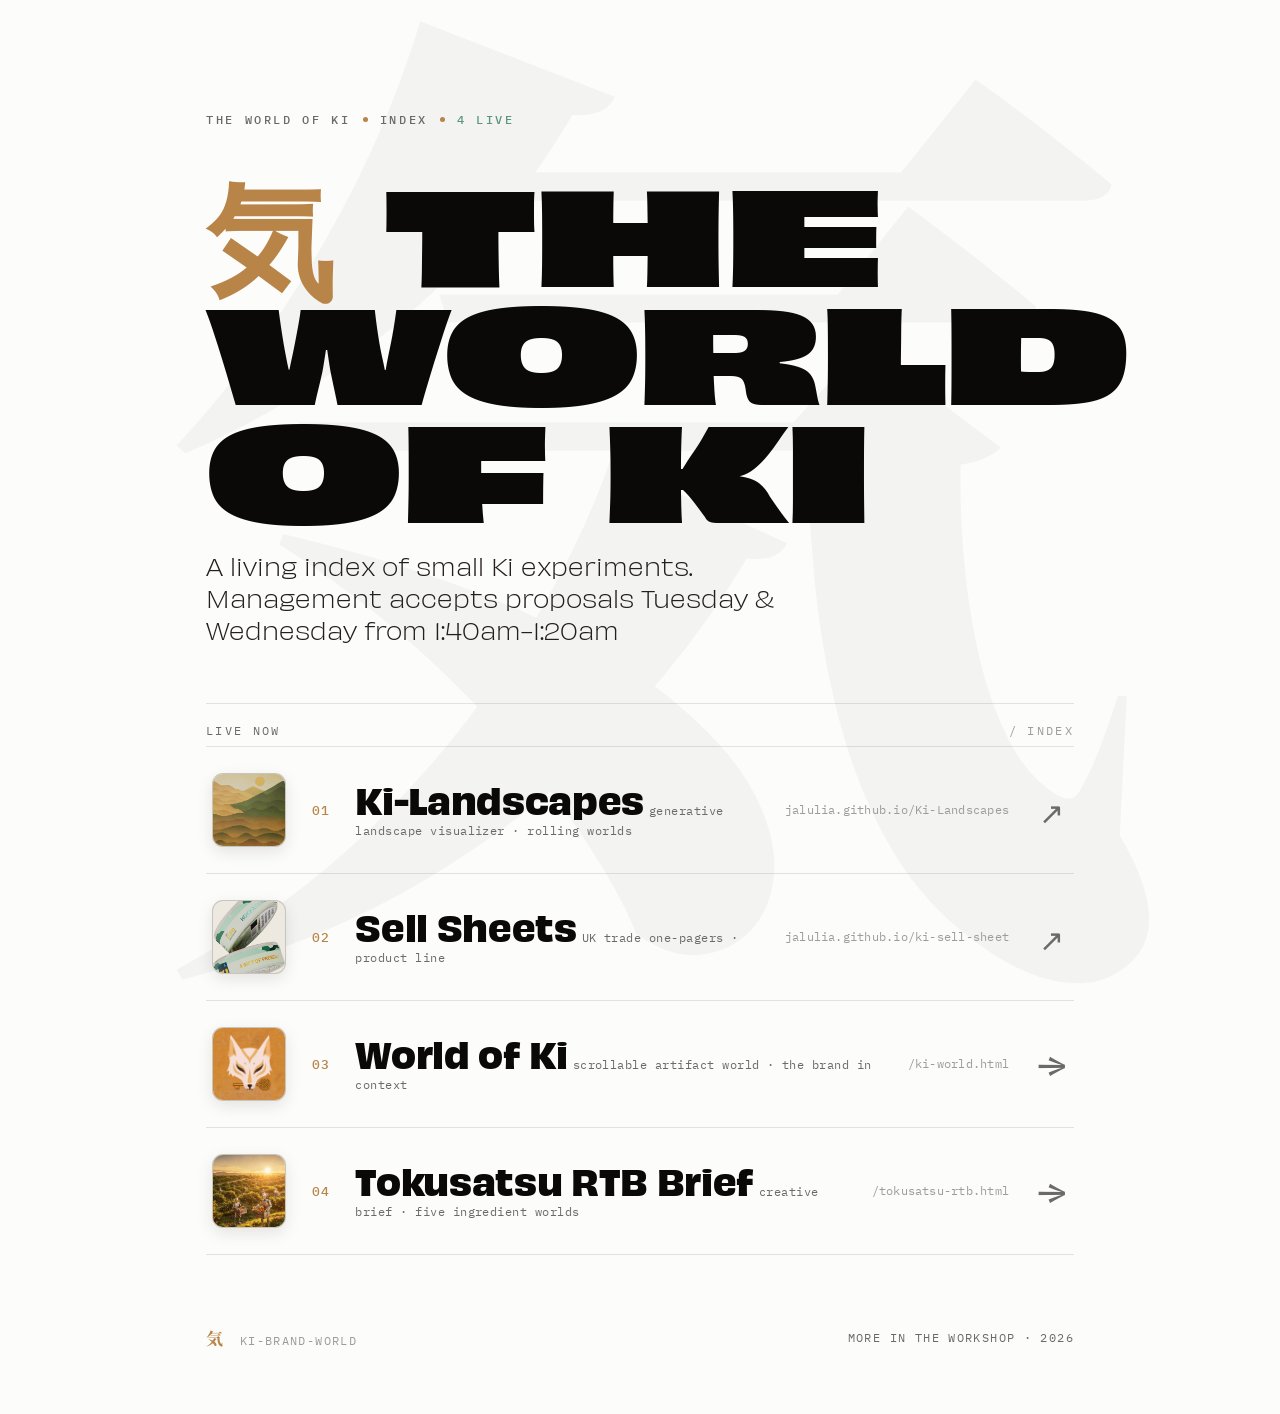
==== index.html @ 2f478057 "Edit copy Updated the description meta tag and the lede paragraph." ====
<!DOCTYPE html>
<html lang="en">
<head>
<meta charset="UTF-8">
<meta name="viewport" content="width=device-width, initial-scale=1.0">
<title>気 — The World of Ki</title>
<meta name="description" content="A living index of small Ki experiments">
<link rel="preconnect" href="https://fonts.googleapis.com">
<link rel="preconnect" href="https://fonts.gstatic.com" crossorigin>
<link href="https://fonts.googleapis.com/css2?family=IBM+Plex+Mono:wght@400;500;600&family=Noto+Serif+JP:wght@500;700;900&display=swap" rel="stylesheet">
<style>
/* ===== OBVIOUSLY — the brand face (self-hosted, no serif in the brand) ===== */
@font-face{font-family:'Obviously';src:url('assets/fonts/Obviously-Thin.woff2') format('woff2');font-weight:100;font-display:swap}
@font-face{font-family:'Obviously';src:url('assets/fonts/Obviously-Light.woff2') format('woff2');font-weight:300;font-display:swap}
@font-face{font-family:'Obviously';src:url('assets/fonts/Obviously-Medium.woff2') format('woff2');font-weight:400 500;font-display:swap}
@font-face{font-family:'Obviously';src:url('assets/fonts/Obviously-Bold.woff2') format('woff2');font-weight:700;font-display:swap}
@font-face{font-family:'Obviously';src:url('assets/fonts/Obviously-Black.woff2') format('woff2');font-weight:900;font-display:swap}
@font-face{font-family:'Obviously XB';src:url('assets/fonts/Obviously-Extended-Black.woff2') format('woff2');font-weight:900;font-display:swap}
@font-face{font-family:'Obviously XReg';src:url('assets/fonts/Obviously-Extended.woff2') format('woff2');font-weight:400;font-display:swap}

:root{
  --ink:#0a0908; --ink2:#231F20; --ink3:#6b6a67; --ink4:#9d9c98;
  --paper:#FCFCFB; --line:rgba(10,9,8,.10); --line2:rgba(10,9,8,.16);
  --gold:#B88448; --gold-d:#633201; --sage:#5b9580; --mint:#8DCAA7; --red:#ED1C23;
  --mono:'IBM Plex Mono',ui-monospace,monospace;
  --jpserif:'Noto Serif JP',serif;
}
*{box-sizing:border-box;margin:0;padding:0}
html{-webkit-text-size-adjust:100%}
body{
  background:var(--paper);color:var(--ink);
  font-family:'Obviously',system-ui,sans-serif;
  -webkit-font-smoothing:antialiased;text-rendering:optimizeLegibility;
  overflow-x:hidden;line-height:1.3;
}
a{color:inherit;text-decoration:none}
img{display:block;max-width:100%}

.wrap{max-width:980px;margin:0 auto;padding:clamp(28px,6vw,72px) clamp(22px,5vw,56px) 64px}

/* ===== giant faint kanji watermark ===== */
.kanji-bg{
  position:fixed;top:50%;left:50%;transform:translate(-50%,-50%);
  font-family:var(--jpserif);font-weight:900;
  font-size:min(112vh,86vw);line-height:1;color:rgba(10,9,8,.035);
  z-index:0;user-select:none;pointer-events:none;letter-spacing:-.04em;
}

/* ===== header ===== */
header{position:relative;z-index:2;padding-top:clamp(8px,4vw,40px)}
.eyebrow{
  font-family:var(--mono);font-size:12px;font-weight:500;letter-spacing:.22em;
  text-transform:uppercase;color:var(--ink3);
  display:flex;align-items:center;gap:12px;flex-wrap:wrap;
}
.eyebrow .dot{width:5px;height:5px;border-radius:50%;background:var(--gold);display:inline-block}
.eyebrow .live{color:var(--sage)}
h1{
  font-family:'Obviously XB',sans-serif;font-weight:900;
  text-transform:uppercase;letter-spacing:-.018em;line-height:.92;
  font-size:clamp(44px,11.5vw,128px);
  margin:.28em 0 .26em;
}
h1 .ki{color:var(--gold)}
.lede{
  font-family:'Obviously',sans-serif;font-weight:300;
  font-size:clamp(16px,2.5vw,23px);color:var(--ink2);max-width:34ch;line-height:1.4;
}
.rule{height:1px;background:var(--line);margin:clamp(30px,6vw,56px) 0 6px;border:0;position:relative;z-index:2}
.sectionlabel{
  font-family:var(--mono);font-size:11.5px;letter-spacing:.2em;text-transform:uppercase;
  color:var(--ink3);display:flex;justify-content:space-between;align-items:baseline;
  position:relative;z-index:2;padding:14px 0 2px;
}
.sectionlabel .count{color:var(--ink4)}

/* ===== directory ===== */
.dir{position:relative;z-index:2;margin-top:6px}
.row{
  display:grid;
  grid-template-columns:auto auto 1fr auto auto;
  align-items:center;gap:clamp(14px,2.6vw,26px);
  padding:clamp(18px,2.6vw,26px) 6px;
  border-top:1px solid var(--line);
  transition:background .18s ease,padding-left .18s ease;
}
.dir .row:last-child{border-bottom:1px solid var(--line)}
.row:hover{background:#F4F1EA;border-radius:4px;padding-left:14px}
.row:focus-visible{outline:2px solid var(--gold);outline-offset:2px;border-radius:4px}

.thumb{
  width:clamp(54px,8.2vw,74px);height:clamp(54px,8.2vw,74px);
  border-radius:11px;overflow:hidden;flex:0 0 auto;
  border:1px solid var(--line2);background:#EDE9E0;
  box-shadow:0 5px 16px rgba(20,14,8,.10);
  transition:transform .2s ease,box-shadow .2s ease;
}
.thumb img{width:100%;height:100%;object-fit:cover}
.row:hover .thumb{transform:scale(1.04) rotate(-1deg);box-shadow:0 10px 26px rgba(20,14,8,.18)}

.num{
  font-family:var(--mono);font-size:13px;font-weight:500;letter-spacing:.05em;
  color:var(--gold);align-self:center;padding-top:2px;
}
.meta{min-width:0}
.name{
  font-family:'Obviously',sans-serif;font-weight:700;letter-spacing:-.01em;
  font-size:clamp(21px,3.4vw,34px);line-height:1.02;
}
.kind{
  font-family:var(--mono);font-size:12px;letter-spacing:.04em;color:var(--ink3);
  margin-top:7px;text-transform:none;
}
.dest{
  font-family:var(--mono);font-size:11.5px;letter-spacing:.02em;color:var(--ink4);
  text-align:right;white-space:nowrap;
}
.arrow{
  font-family:'Obviously',sans-serif;font-weight:300;font-size:clamp(22px,3vw,30px);
  color:var(--ink3);width:1.1em;text-align:center;
  transition:transform .2s ease,color .2s ease;
}
.row:hover .arrow{color:var(--gold);transform:translate(3px,-3px)}
.row[data-internal] .arrow{font-weight:400}
.row[data-internal]:hover .arrow{transform:translateX(5px)}

/* ===== footer ===== */
footer{
  position:relative;z-index:2;margin-top:clamp(40px,8vw,72px);
  display:flex;justify-content:space-between;align-items:center;gap:16px;flex-wrap:wrap;
  font-family:var(--mono);font-size:11.5px;letter-spacing:.12em;text-transform:uppercase;color:var(--ink4);
}
footer .k{font-family:var(--jpserif);font-weight:700;font-size:17px;color:var(--gold);letter-spacing:0}
footer .soon{color:var(--ink3)}

@media(max-width:560px){
  .row{grid-template-columns:auto 1fr auto;gap:14px;row-gap:4px}
  .num{display:none}
  .dest{display:none}
  .lede{max-width:none}
}
@media(prefers-reduced-motion:reduce){*{transition:none!important}}
</style>
</head>
<body>
<div class="kanji-bg" aria-hidden="true">気</div>

<div class="wrap">
  <header>
    <div class="eyebrow">
      <span>The World of Ki</span><span class="dot"></span>
      <span>Index</span><span class="dot"></span>
      <span class="live">4 live</span>
    </div>
    <h1><span class="ki">気</span> The World<br>of Ki</h1>
    <p class="lede">A living index of small Ki experiments. Management accepts proposals Tuesday & Wednesday from 1:40am-1:20am</p>
  </header>

  <hr class="rule">
  <div class="sectionlabel"><span>Live now</span><span class="count">/ index</span></div>

  <nav class="dir">

    <a class="row" href="https://jalulia.github.io/Ki-Landscapes/" target="_blank" rel="noopener">
      <span class="thumb"><img src="assets/img/landscape.png" alt="Rolling matcha-and-gold hills" loading="lazy"></span>
      <span class="num">01</span>
      <span class="meta">
        <span class="name">Ki-Landscapes</span>
        <span class="kind">generative landscape visualizer · rolling worlds</span>
      </span>
      <span class="dest">jalulia.github.io/Ki-Landscapes</span>
      <span class="arrow">↗</span>
    </a>

    <a class="row" href="https://jalulia.github.io/ki-sell-sheet/" target="_blank" rel="noopener">
      <span class="thumb"><img src="assets/img/pucks/hero-hok.png" alt="Hokkaido Mint puck" loading="lazy"></span>
      <span class="num">02</span>
      <span class="meta">
        <span class="name">Sell Sheets</span>
        <span class="kind">UK trade one-pagers · product line</span>
      </span>
      <span class="dest">jalulia.github.io/ki-sell-sheet</span>
      <span class="arrow">↗</span>
    </a>

    <a class="row" href="ki-world.html" data-internal>
      <span class="thumb"><img src="assets/img/kitsune-poster.png" alt="Kitsune poster" loading="lazy"></span>
      <span class="num">03</span>
      <span class="meta">
        <span class="name">World of Ki</span>
        <span class="kind">scrollable artifact world · the brand in context</span>
      </span>
      <span class="dest">/ki-world.html</span>
      <span class="arrow">→</span>
    </a>

    <a class="row" href="tokusatsu-rtb.html" data-internal>
      <span class="thumb"><img src="assets/img/worlds/satsuma.jpg" alt="Satsuma orchard at golden hour" loading="lazy"></span>
      <span class="num">04</span>
      <span class="meta">
        <span class="name">Tokusatsu RTB Brief</span>
        <span class="kind">creative brief · five ingredient worlds</span>
      </span>
      <span class="dest">/tokusatsu-rtb.html</span>
      <span class="arrow">→</span>
    </a>

  </nav>

  <footer>
    <span><span class="k">気</span>&nbsp;&nbsp;ki-brand-world</span>
    <span class="soon">More in the workshop · 2026</span>
  </footer>
</div>
</body>
</html>
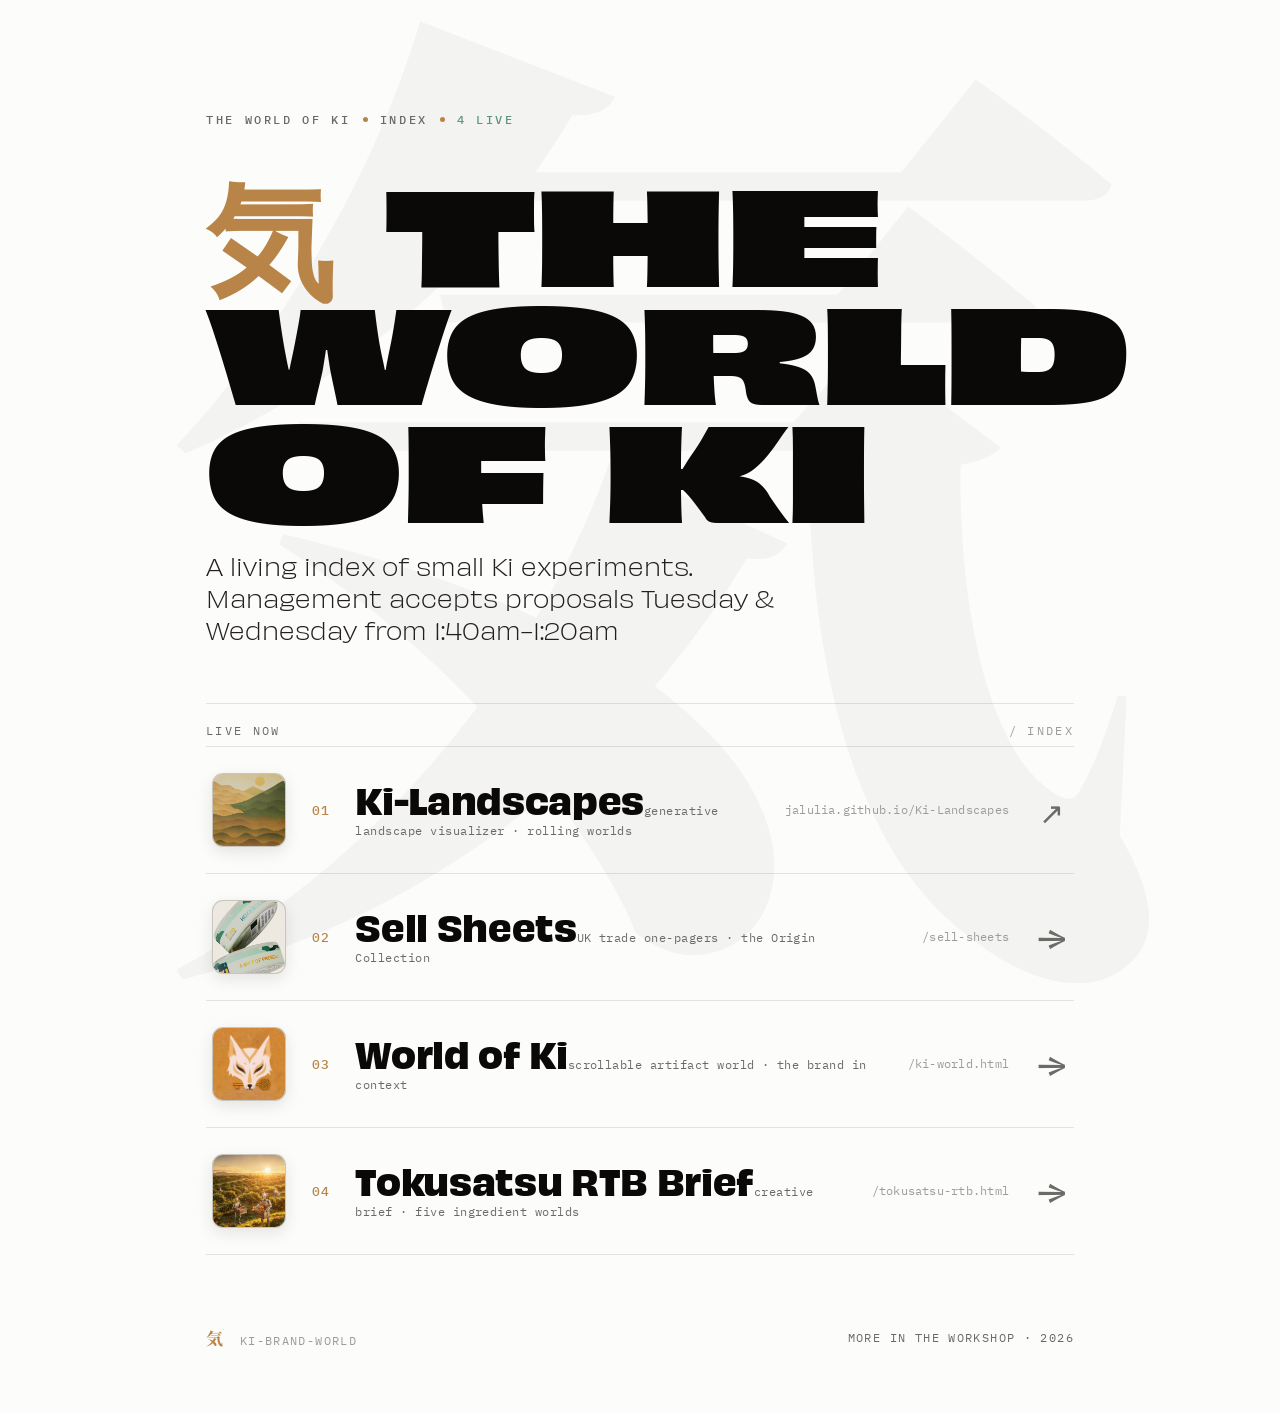
==== commit d5ea2f85: "World of Ki: data-driven index + #edit WYSIWYG editor" ====
--- a/index.html
+++ b/index.html
@@ -140,6 +140,125 @@
   .lede{max-width:none}
 }
 @media(prefers-reduced-motion:reduce){*{transition:none!important}}
+
+/* ================================================================
+   EDIT MODE — everything below only shows when unlocked via #edit
+   ================================================================ */
+body.edit .dir .row{cursor:default}
+body.edit .row{grid-template-columns:auto auto auto 1fr auto;align-items:start}
+body.edit .row:hover{background:transparent;padding-left:6px}
+body.edit .row:hover .thumb{transform:none;box-shadow:0 5px 16px rgba(20,14,8,.10)}
+body.edit .row:hover .arrow{transform:none;color:var(--ink3)}
+
+.drag-handle{
+  display:none;align-self:center;cursor:grab;color:var(--ink4);
+  font-size:20px;line-height:1;padding:0 2px;user-select:none;
+}
+body.edit .drag-handle{display:block}
+.drag-handle:active{cursor:grabbing}
+.sortable-ghost{opacity:.35}
+.sortable-chosen{background:#F4F1EA;border-radius:6px}
+
+body.edit .thumb{position:relative;cursor:pointer}
+body.edit .thumb::after{
+  content:"change";position:absolute;inset:auto 0 0 0;
+  font-family:var(--mono);font-size:9px;letter-spacing:.06em;text-transform:uppercase;
+  text-align:center;padding:2px 0;color:#fff;background:rgba(10,9,8,.55);
+}
+body.edit .num{align-self:start;padding-top:8px}
+
+/* editable text fields */
+body.edit [contenteditable]{
+  outline:none;border-radius:4px;
+  transition:background .15s ease,box-shadow .15s ease;
+}
+body.edit [contenteditable]:hover{background:#F4F1EA}
+body.edit [contenteditable]:focus{background:#fff;box-shadow:0 0 0 2px var(--gold);padding:1px 4px;margin:-1px -4px}
+body.edit .name[contenteditable]{min-width:2ch}
+
+/* per-row controls (link + delete) shown under the meta */
+.rowctl{display:none;gap:14px;margin-top:10px}
+body.edit .rowctl{display:flex;flex-wrap:wrap;align-items:center}
+.rowctl button{
+  font-family:var(--mono);font-size:10.5px;letter-spacing:.06em;text-transform:uppercase;
+  background:none;border:1px solid var(--line2);border-radius:20px;padding:5px 12px;
+  color:var(--ink3);cursor:pointer;transition:all .15s ease;
+}
+.rowctl button:hover{border-color:var(--gold);color:var(--gold)}
+.rowctl .del:hover{border-color:var(--red);color:var(--red)}
+.rowctl .lnk{color:var(--ink2)}
+.rowctl .lnk-val{font-size:10.5px;color:var(--ink4);letter-spacing:.02em;max-width:46ch;overflow:hidden;text-overflow:ellipsis;white-space:nowrap}
+body.edit .dest{display:none}
+body.edit .arrow{align-self:center}
+
+/* ===== edit toolbar (floating) ===== */
+.editbar{
+  display:none;position:fixed;left:50%;bottom:22px;transform:translateX(-50%);
+  z-index:50;align-items:center;gap:10px;
+  background:var(--ink);color:#fff;border-radius:16px;
+  padding:12px 14px;box-shadow:0 18px 46px rgba(10,9,8,.32);
+  font-family:var(--mono);font-size:12px;max-width:calc(100vw - 28px);flex-wrap:wrap;justify-content:center;
+}
+body.edit .editbar{display:flex}
+.editbar .tag{letter-spacing:.14em;text-transform:uppercase;font-size:10px;color:var(--mint);padding-right:4px}
+.editbar button{
+  font-family:var(--mono);font-size:11.5px;letter-spacing:.04em;
+  border:1px solid rgba(255,255,255,.24);background:rgba(255,255,255,.06);color:#fff;
+  border-radius:10px;padding:8px 13px;cursor:pointer;transition:all .15s ease;
+}
+.editbar button:hover{background:rgba(255,255,255,.16)}
+.editbar button.primary{background:var(--gold);border-color:var(--gold);color:#1a1207;font-weight:600}
+.editbar button.primary:hover{filter:brightness(1.08)}
+.editbar .sep{width:1px;height:22px;background:rgba(255,255,255,.16)}
+.editbar .status{color:var(--mint);font-size:10.5px;letter-spacing:.02em;max-width:30ch}
+
+/* ===== modal ===== */
+.modal-back{
+  display:none;position:fixed;inset:0;z-index:100;
+  background:rgba(10,9,8,.42);backdrop-filter:blur(2px);
+  align-items:center;justify-content:center;padding:20px;
+}
+.modal-back.on{display:flex}
+.modal{
+  background:var(--paper);border-radius:16px;width:min(460px,100%);
+  padding:26px 26px 22px;box-shadow:0 30px 80px rgba(10,9,8,.4);
+  border:1px solid var(--line2);
+}
+.modal h3{
+  font-family:'Obviously',sans-serif;font-weight:700;font-size:22px;
+  letter-spacing:-.01em;margin-bottom:4px;color:var(--ink);
+}
+.modal p.sub{font-family:var(--mono);font-size:11.5px;color:var(--ink3);margin-bottom:16px;line-height:1.5}
+.modal label{
+  display:block;font-family:var(--mono);font-size:10.5px;letter-spacing:.08em;
+  text-transform:uppercase;color:var(--ink3);margin:12px 0 5px;
+}
+.modal input[type=text],.modal input[type=password]{
+  width:100%;font-family:var(--mono);font-size:13px;color:var(--ink);
+  border:1px solid var(--line2);border-radius:9px;padding:11px 12px;background:#fff;
+}
+.modal input:focus{outline:none;border-color:var(--gold);box-shadow:0 0 0 2px rgba(184,132,72,.2)}
+.modal .toggle{display:flex;gap:8px;margin-top:8px}
+.modal .toggle button{
+  flex:1;font-family:var(--mono);font-size:11px;letter-spacing:.04em;text-transform:uppercase;
+  border:1px solid var(--line2);background:#fff;color:var(--ink3);border-radius:9px;padding:9px;cursor:pointer;
+}
+.modal .toggle button.on{border-color:var(--gold);color:var(--gold-d);background:#FBF3E8}
+.modal .row-actions{display:flex;gap:10px;justify-content:flex-end;margin-top:22px}
+.modal .row-actions button{
+  font-family:var(--mono);font-size:12px;border-radius:10px;padding:10px 16px;cursor:pointer;border:1px solid var(--line2);
+  background:#fff;color:var(--ink2);transition:all .15s ease;
+}
+.modal .row-actions .go{background:var(--ink);color:#fff;border-color:var(--ink)}
+.modal .row-actions .go:hover{background:var(--gold);border-color:var(--gold);color:#1a1207}
+.modal .hint{font-family:var(--mono);font-size:10.5px;color:var(--ink4);margin-top:8px;line-height:1.5}
+.modal .err{font-family:var(--mono);font-size:11px;color:var(--red);margin-top:10px;min-height:14px}
+.modal .filebtn{
+  display:inline-block;font-family:var(--mono);font-size:11.5px;border:1px dashed var(--line2);
+  border-radius:9px;padding:10px 14px;cursor:pointer;color:var(--ink2);width:100%;text-align:center;background:#fff;
+}
+.modal .filebtn:hover{border-color:var(--gold);color:var(--gold-d)}
+.modal .or{text-align:center;font-family:var(--mono);font-size:10px;color:var(--ink4);letter-spacing:.14em;text-transform:uppercase;margin:12px 0}
 </style>
 </head>
 <body>
@@ -150,7 +269,7 @@
     <div class="eyebrow">
       <span>The World of Ki</span><span class="dot"></span>
       <span>Index</span><span class="dot"></span>
-      <span class="live">4 live</span>
+      <span class="live" id="liveCount">— live</span>
     </div>
     <h1><span class="ki">気</span> The World<br>of Ki</h1>
     <p class="lede">A living index of small Ki experiments. Management accepts proposals Tuesday & Wednesday from 1:40am-1:20am</p>
@@ -159,58 +278,544 @@
   <hr class="rule">
   <div class="sectionlabel"><span>Live now</span><span class="count">/ index</span></div>
 
-  <nav class="dir">
-
-    <a class="row" href="https://jalulia.github.io/Ki-Landscapes/" target="_blank" rel="noopener">
-      <span class="thumb"><img src="assets/img/landscape.png" alt="Rolling matcha-and-gold hills" loading="lazy"></span>
-      <span class="num">01</span>
-      <span class="meta">
-        <span class="name">Ki-Landscapes</span>
-        <span class="kind">generative landscape visualizer · rolling worlds</span>
-      </span>
-      <span class="dest">jalulia.github.io/Ki-Landscapes</span>
-      <span class="arrow">↗</span>
-    </a>
-
-    <a class="row" href="https://jalulia.github.io/ki-sell-sheet/" target="_blank" rel="noopener">
-      <span class="thumb"><img src="assets/img/pucks/hero-hok.png" alt="Hokkaido Mint puck" loading="lazy"></span>
-      <span class="num">02</span>
-      <span class="meta">
-        <span class="name">Sell Sheets</span>
-        <span class="kind">UK trade one-pagers · product line</span>
-      </span>
-      <span class="dest">jalulia.github.io/ki-sell-sheet</span>
-      <span class="arrow">↗</span>
-    </a>
-
-    <a class="row" href="ki-world.html" data-internal>
-      <span class="thumb"><img src="assets/img/kitsune-poster.png" alt="Kitsune poster" loading="lazy"></span>
-      <span class="num">03</span>
-      <span class="meta">
-        <span class="name">World of Ki</span>
-        <span class="kind">scrollable artifact world · the brand in context</span>
-      </span>
-      <span class="dest">/ki-world.html</span>
-      <span class="arrow">→</span>
-    </a>
-
-    <a class="row" href="tokusatsu-rtb.html" data-internal>
-      <span class="thumb"><img src="assets/img/worlds/satsuma.jpg" alt="Satsuma orchard at golden hour" loading="lazy"></span>
-      <span class="num">04</span>
-      <span class="meta">
-        <span class="name">Tokusatsu RTB Brief</span>
-        <span class="kind">creative brief · five ingredient worlds</span>
-      </span>
-      <span class="dest">/tokusatsu-rtb.html</span>
-      <span class="arrow">→</span>
-    </a>
-
-  </nav>
+  <nav class="dir" id="dir"><!-- rows render here --></nav>
 
   <footer>
     <span><span class="k">気</span>&nbsp;&nbsp;ki-brand-world</span>
     <span class="soon">More in the workshop · 2026</span>
   </footer>
 </div>
+
+<!-- Fallback data so the page still renders if data.json can't be fetched
+     (e.g. opened from disk). On the live site, data.json is the source of truth. -->
+<script id="ki-data-fallback" type="application/json">
+{
+  "config": {
+    "repo": "jalulia/ki-brand-world",
+    "branch": "main",
+    "editPassphraseSha256": "034471d9fc375c1aa15d477c3c78c68728963bacb1837b2e16e10bbcb4a99321",
+    "liveLabel": "live"
+  },
+  "items": [
+    {"name":"Ki-Landscapes","kind":"generative landscape visualizer · rolling worlds","href":"https://jalulia.github.io/Ki-Landscapes/","dest":"jalulia.github.io/Ki-Landscapes","img":"assets/img/landscape.png","alt":"Rolling matcha-and-gold hills","internal":false},
+    {"name":"Sell Sheets","kind":"UK trade one-pagers · the Origin Collection","href":"sell-sheets/","dest":"/sell-sheets","img":"assets/img/pucks/hero-hok.png","alt":"Hokkaido Mint puck","internal":true},
+    {"name":"World of Ki","kind":"scrollable artifact world · the brand in context","href":"ki-world.html","dest":"/ki-world.html","img":"assets/img/kitsune-poster.png","alt":"Kitsune poster","internal":true},
+    {"name":"Tokusatsu RTB Brief","kind":"creative brief · five ingredient worlds","href":"tokusatsu-rtb.html","dest":"/tokusatsu-rtb.html","img":"assets/img/worlds/satsuma.jpg","alt":"Satsuma orchard at golden hour","internal":true}
+  ]
+}
+</script>
+
+<!-- edit toolbar -->
+<div class="editbar" id="editbar">
+  <span class="tag">Edit</span>
+  <button id="btnAdd">+ Tool</button>
+  <span class="sep"></span>
+  <button id="btnSettings">Settings</button>
+  <button class="primary" id="btnSave">Save</button>
+  <span class="sep"></span>
+  <button id="btnExit">Done</button>
+  <span class="status" id="editStatus"></span>
+</div>
+
+<!-- reusable modal -->
+<div class="modal-back" id="modalBack">
+  <div class="modal" id="modalBox"></div>
+</div>
+
+<script>
+/* =====================================================================
+   THE WORLD OF KI — data-driven index + #edit WYSIWYG editor
+   - Public link shows a clean read-only list.
+   - Add #edit to the URL + enter the passphrase to unlock editing.
+   - Save: commits to GitHub if a token is stored, else downloads data.json.
+   ===================================================================== */
+(function(){
+  "use strict";
+
+  var LS_TOKEN = "ki-world-gh-token";   // GitHub PAT (this browser only, never published)
+  var SS_UNLOCK = "ki-world-edit-ok";   // per-session unlock flag
+  var state = { config:{}, items:[], pendingImages:{} }; // pendingImages: dataURL -> {name,ext,base64}
+
+  var $  = function(s,el){return (el||document).querySelector(s);};
+  var $$ = function(s,el){return Array.prototype.slice.call((el||document).querySelectorAll(s));};
+  var esc = function(s){return String(s==null?"":s).replace(/&/g,"&amp;").replace(/</g,"&lt;").replace(/>/g,"&gt;").replace(/"/g,"&quot;");};
+
+  /* ---------- tiny SHA-256 (works everywhere incl. file://) ---------- */
+  function sha256(ascii){
+    function rr(v,n){return (v>>>n)|(v<<(32-n));}
+    var mathPow=Math.pow, maxWord=mathPow(2,32), result="";
+    var words=[], asciiBitLength=ascii.length*8;
+    var hash=sha256.h=sha256.h||[], k=sha256.k=sha256.k||[], primeCounter=k.length;
+    var isComposite={};
+    for(var candidate=2;primeCounter<64;candidate++){
+      if(!isComposite[candidate]){
+        for(var i=0;i<313;i+=candidate) isComposite[i]=candidate;
+        hash[primeCounter]=(mathPow(candidate,.5)*maxWord)|0;
+        k[primeCounter++]=(mathPow(candidate,1/3)*maxWord)|0;
+      }
+    }
+    ascii+="\x80";
+    while(ascii.length%64-56) ascii+="\x00";
+    for(i=0;i<ascii.length;i++){
+      var j=ascii.charCodeAt(i);
+      if(j>>8) return; // ascii only (we hash utf-8 bytes, see wrapper)
+      words[i>>2]|=j<<((3-i)%4)*8;
+    }
+    words[words.length]=(asciiBitLength/maxWord)|0;
+    words[words.length]=asciiBitLength;
+    for(j=0;j<words.length;){
+      var w=words.slice(j,j+=16), oldHash=hash;
+      hash=hash.slice(0,8);
+      for(i=0;i<64;i++){
+        var w15=w[i-15], w2=w[i-2];
+        var a=hash[0], e=hash[4];
+        var temp1=hash[7]+(rr(e,6)^rr(e,11)^rr(e,25))+((e&hash[5])^(~e&hash[6]))+k[i]+
+          (w[i]=(i<16)?w[i]:(w[i-16]+(rr(w15,7)^rr(w15,18)^(w15>>>3))+w[i-7]+(rr(w2,17)^rr(w2,19)^(w2>>>10)))|0);
+        var temp2=(rr(a,2)^rr(a,13)^rr(a,22))+((a&hash[1])^(a&hash[2])^(hash[1]&hash[2]));
+        hash=[(temp1+temp2)|0].concat(hash);
+        hash[4]=(hash[4]+temp1)|0;
+      }
+      for(i=0;i<8;i++) hash[i]=(hash[i]+oldHash[i])|0;
+    }
+    for(i=0;i<8;i++)
+      for(j=3;j+1;j--){
+        var b=(hash[i]>>(j*8))&255;
+        result+=((b<16)?0:"")+b.toString(16);
+      }
+    return result;
+  }
+  function sha256utf8(str){
+    // encode to utf-8 bytes as a binary string so multi-byte passphrases hash correctly
+    var utf8=unescape(encodeURIComponent(str));
+    return sha256(utf8);
+  }
+
+  /* ---------- data loading ---------- */
+  function loadFallback(){
+    try{ return JSON.parse($("#ki-data-fallback").textContent); }
+    catch(e){ return {config:{},items:[]}; }
+  }
+  function loadData(){
+    return fetch("data.json",{cache:"no-store"})
+      .then(function(r){ if(!r.ok) throw new Error("no data.json"); return r.json(); })
+      .catch(function(){ return loadFallback(); });
+  }
+
+  /* ---------- rendering ---------- */
+  function pad(n){ return (n<10?"0":"")+n; }
+
+  function renderView(){
+    var dir=$("#dir"); dir.innerHTML="";
+    state.items.forEach(function(it,i){
+      var a=document.createElement("a");
+      a.className="row";
+      a.href=it.href||"#";
+      if(it.internal){ a.setAttribute("data-internal",""); }
+      else { a.target="_blank"; a.rel="noopener"; }
+      a.innerHTML=
+        '<span class="thumb"><img src="'+esc(it.img)+'" alt="'+esc(it.alt||"")+'" loading="lazy"></span>'+
+        '<span class="num">'+pad(i+1)+'</span>'+
+        '<span class="meta"><span class="name">'+esc(it.name)+'</span>'+
+        '<span class="kind">'+esc(it.kind)+'</span></span>'+
+        '<span class="dest">'+esc(it.dest||"")+'</span>'+
+        '<span class="arrow">'+(it.internal?"→":"↗")+'</span>';
+      dir.appendChild(a);
+    });
+    updateCount();
+  }
+
+  function renderEdit(){
+    var dir=$("#dir"); dir.innerHTML="";
+    state.items.forEach(function(it,i){
+      var row=document.createElement("div");
+      row.className="row";
+      row.setAttribute("data-i",i);
+      if(it.internal) row.setAttribute("data-internal","");
+      row.innerHTML=
+        '<span class="drag-handle" title="Drag to reorder">⠿</span>'+
+        '<span class="thumb" data-act="img"><img src="'+esc(it.img)+'" alt="'+esc(it.alt||"")+'"></span>'+
+        '<span class="num">'+pad(i+1)+'</span>'+
+        '<span class="meta">'+
+          '<span class="name" contenteditable data-f="name">'+esc(it.name)+'</span>'+
+          '<span class="kind" contenteditable data-f="kind">'+esc(it.kind)+'</span>'+
+          '<span class="rowctl">'+
+            '<button class="lnk" data-act="link">Link</button>'+
+            '<span class="lnk-val">'+esc(it.href||"—")+'</span>'+
+            '<button class="del" data-act="del">Delete</button>'+
+          '</span>'+
+        '</span>'+
+        '<span class="arrow">'+(it.internal?"→":"↗")+'</span>';
+      dir.appendChild(row);
+    });
+    updateCount();
+    wireEditRows();
+    initSortable();
+  }
+
+  function updateCount(){
+    var n=state.items.length;
+    $("#liveCount").textContent=n+" "+(state.config.liveLabel||"live");
+  }
+
+  /* ---------- edit interactions ---------- */
+  function wireEditRows(){
+    // inline text editing
+    $$("#dir [contenteditable]").forEach(function(el){
+      el.addEventListener("input",function(){
+        var row=el.closest(".row"), i=+row.getAttribute("data-i");
+        state.items[i][el.getAttribute("data-f")]=el.textContent;
+      });
+      el.addEventListener("keydown",function(e){
+        if(e.key==="Enter"){ e.preventDefault(); el.blur(); }
+      });
+    });
+    // thumb -> change image, link, delete
+    $$("#dir [data-act]").forEach(function(el){
+      el.addEventListener("click",function(e){
+        e.preventDefault();
+        var row=el.closest(".row"), i=+row.getAttribute("data-i");
+        var act=el.getAttribute("data-act");
+        if(act==="img") changeImage(i);
+        else if(act==="link") editLink(i);
+        else if(act==="del") deleteItem(i);
+      });
+    });
+  }
+
+  var sortable=null;
+  function initSortable(){
+    if(typeof Sortable==="undefined") return;
+    if(sortable){ try{sortable.destroy();}catch(e){} }
+    sortable=Sortable.create($("#dir"),{
+      handle:".drag-handle", animation:160,
+      ghostClass:"sortable-ghost", chosenClass:"sortable-chosen",
+      onEnd:function(){
+        var order=$$("#dir .row").map(function(r){return +r.getAttribute("data-i");});
+        state.items=order.map(function(idx){return state.items[idx];});
+        renderEdit();
+        flash("Reordered");
+      }
+    });
+  }
+
+  function deleteItem(i){
+    if(!confirm('Remove "'+(state.items[i].name||"this tool")+'" from the index?')) return;
+    state.items.splice(i,1);
+    renderEdit();
+    flash("Removed");
+  }
+
+  function addItem(){
+    state.items.push({
+      name:"New tool", kind:"what it is · one line", href:"#", dest:"",
+      img:"assets/img/landscape.png", alt:"", internal:true
+    });
+    renderEdit();
+    // scroll to & focus the new name
+    var rows=$$("#dir .row"); var last=rows[rows.length-1];
+    if(last){ last.scrollIntoView({behavior:"smooth",block:"center"}); var nm=$(".name",last); if(nm){ nm.focus(); document.execCommand&&document.execCommand("selectAll",false,null);} }
+  }
+
+  /* ---------- image change ---------- */
+  function changeImage(i){
+    var picked=null; // set only if a file is chosen during THIS modal session
+    openModal({
+      title:"Image",
+      sub:"Upload a new image, or point to one already in the repo.",
+      body:
+        '<span class="filebtn" id="upBtn">Upload an image file…</span>'+
+        '<input type="file" id="upFile" accept="image/*" style="display:none">'+
+        '<div class="or">or</div>'+
+        '<label>Asset path in the repo</label>'+
+        '<input type="text" id="assetPath" placeholder="assets/img/your-image.png" value="'+esc(/^data:/.test(state.items[i].img)?"":state.items[i].img)+'">'+
+        '<label>Alt text (describe the image)</label>'+
+        '<input type="text" id="assetAlt" value="'+esc(state.items[i].alt||"")+'">'+
+        '<div class="hint">Uploaded files are added to <b>assets/img/uploads/</b> on save (or embedded in the file if you don’t use a GitHub token).</div>',
+      actions:[
+        {label:"Cancel",cls:"",fn:closeModal},
+        {label:"Apply",cls:"go",fn:function(){
+          state.items[i].alt=$("#assetAlt").value.trim();
+          if(picked){
+            state.items[i].img=picked; // freshly uploaded data URL
+          } else {
+            var path=$("#assetPath").value.trim();
+            if(path) state.items[i].img=path;
+          }
+          closeModal(); renderEdit(); flash("Image updated");
+        }}
+      ],
+      after:function(){
+        $("#upBtn").addEventListener("click",function(){ $("#upFile").click(); });
+        $("#upFile").addEventListener("change",function(e){
+          var f=e.target.files[0]; if(!f) return;
+          var reader=new FileReader();
+          reader.onload=function(){
+            var dataUrl=reader.result;
+            picked=dataUrl;
+            // register pending upload so a GitHub save can turn it into a real asset file
+            var ext=(f.name.split(".").pop()||"png").toLowerCase().replace(/[^a-z0-9]/g,"");
+            state.pendingImages[dataUrl]={ext:ext,base64:dataUrl.split(",")[1]};
+            $("#assetPath").value="(uploaded: "+f.name+")";
+            $("#assetPath").disabled=true;
+          };
+          reader.readAsDataURL(f);
+        });
+      }
+    });
+  }
+
+  /* ---------- link edit ---------- */
+  function editLink(i){
+    var it=state.items[i];
+    openModal({
+      title:"Link",
+      sub:"Where this row goes when clicked.",
+      body:
+        '<label>URL or path</label>'+
+        '<input type="text" id="lnkHref" value="'+esc(it.href||"")+'" placeholder="https://…  or  sub-page/  or  page.html">'+
+        '<label>Type</label>'+
+        '<div class="toggle" id="lnkType">'+
+          '<button data-v="internal" class="'+(it.internal?"on":"")+'">Internal → (this repo)</button>'+
+          '<button data-v="external" class="'+(it.internal?"":"on")+'">External ↗ (other site)</button>'+
+        '</div>'+
+        '<label>Caption shown on the right</label>'+
+        '<input type="text" id="lnkDest" value="'+esc(it.dest||"")+'" placeholder="/sub-page  or  domain.com/thing">'+
+        '<div class="hint">Internal links live inside this repo (a file or folder here). External links open in a new tab. To add a whole sub-page folder, drop it in the repo and point an internal link at it, e.g. <b>my-tool/</b>.</div>',
+      actions:[
+        {label:"Cancel",cls:"",fn:closeModal},
+        {label:"Apply",cls:"go",fn:function(){
+          it.href=$("#lnkHref").value.trim();
+          it.dest=$("#lnkDest").value.trim();
+          var on=$("#lnkType .on"); it.internal=(on&&on.getAttribute("data-v")==="internal");
+          if(!it.dest){ it.dest=it.internal?("/"+it.href.replace(/^\//,"")):it.href.replace(/^https?:\/\//,"").replace(/\/$/,""); }
+          closeModal(); renderEdit(); flash("Link updated");
+        }}
+      ],
+      after:function(){
+        $$("#lnkType button").forEach(function(b){
+          b.addEventListener("click",function(){
+            $$("#lnkType button").forEach(function(x){x.classList.remove("on");});
+            b.classList.add("on");
+            // auto-fill dest suggestion if empty
+            var href=$("#lnkHref").value.trim(), dv=$("#lnkDest");
+            if(!dv.value.trim()&&href){
+              dv.value=b.getAttribute("data-v")==="internal"?("/"+href.replace(/^\//,"")):href.replace(/^https?:\/\//,"").replace(/\/$/,"");
+            }
+          });
+        });
+      }
+    });
+  }
+
+  /* ---------- settings (token + passphrase) ---------- */
+  function openSettings(){
+    var hasTok=!!localStorage.getItem(LS_TOKEN);
+    openModal({
+      title:"Settings",
+      sub:"GitHub token stays in this browser only — it is never written into the site.",
+      body:
+        '<label>GitHub token '+(hasTok?"— saved ✓":"— optional")+'</label>'+
+        '<input type="password" id="setTok" placeholder="'+(hasTok?"•••••• (leave blank to keep)":"github_pat_… (leave blank to save by download)")+'">'+
+        '<div class="hint">With a token, <b>Save</b> commits straight to GitHub. Without one, <b>Save</b> downloads data.json for you to commit. Use a fine-grained token with <b>Contents: Read &amp; write</b> on <b>'+esc(state.config.repo||"the repo")+'</b>.</div>'+
+        '<label style="margin-top:16px">Change edit passphrase (optional)</label>'+
+        '<input type="text" id="setPass" placeholder="new passphrase — leave blank to keep">'+
+        '<div class="hint">Saved (hashed) into data.json on next Save, so it protects the live site for everyone.</div>'+
+        (hasTok?'<div class="hint" style="margin-top:14px"><a href="#" id="clrTok" style="color:var(--gold);text-decoration:underline">Forget the saved token on this browser</a></div>':''),
+      actions:[
+        {label:"Close",cls:"",fn:closeModal},
+        {label:"Save settings",cls:"go",fn:function(){
+          var t=$("#setTok").value.trim();
+          if(t) localStorage.setItem(LS_TOKEN,t);
+          var p=$("#setPass").value.trim();
+          if(p){
+            state.config.editPassphraseSha256=sha256utf8(p);
+            flash("Passphrase set — Save to publish it");
+          }
+          closeModal();
+        }}
+      ],
+      after:function(){
+        var c=$("#clrTok"); if(c) c.addEventListener("click",function(e){e.preventDefault();localStorage.removeItem(LS_TOKEN);closeModal();flash("Token forgotten");});
+      }
+    });
+  }
+
+  /* ---------- SAVE ---------- */
+  function slugify(s){ return String(s||"tool").toLowerCase().replace(/[^a-z0-9]+/g,"-").replace(/^-|-$/g,"").slice(0,40)||"tool"; }
+
+  function b64utf8(str){ return btoa(unescape(encodeURIComponent(str))); }
+
+  function ghHeaders(tok){ return {Authorization:"token "+tok,Accept:"application/vnd.github+json"}; }
+
+  function ghGetSha(repo,path,branch,tok){
+    return fetch("https://api.github.com/repos/"+repo+"/contents/"+path+"?ref="+branch,{headers:ghHeaders(tok)})
+      .then(function(r){ if(r.status===200) return r.json().then(function(j){return j.sha;}); return null; });
+  }
+  function ghPut(repo,path,branch,tok,contentB64,message,sha){
+    var body={message:message,content:contentB64,branch:branch};
+    if(sha) body.sha=sha;
+    return fetch("https://api.github.com/repos/"+repo+"/contents/"+path,{
+      method:"PUT",headers:ghHeaders(tok),body:JSON.stringify(body)
+    }).then(function(r){ return r.json().then(function(j){ if(!r.ok) throw new Error(j.message||("HTTP "+r.status)); return j; }); });
+  }
+
+  function buildDataForSave(embedImages){
+    var out={config:state.config,items:[]};
+    out.items=state.items.map(function(it){
+      var o={name:it.name,kind:it.kind,href:it.href,dest:it.dest,img:it.img,alt:it.alt||"",internal:!!it.internal};
+      return o;
+    });
+    return out;
+  }
+
+  function save(){
+    var tok=localStorage.getItem(LS_TOKEN);
+    if(tok) saveViaGitHub(tok); else saveViaDownload();
+  }
+
+  function saveViaGitHub(tok){
+    var repo=state.config.repo, branch=state.config.branch||"main";
+    if(!repo){ flash("No repo set in data.json"); return; }
+    setStatus("Uploading images…");
+    // 1) upload any pending (data-URL) images, rewrite their img paths
+    var uploads=[];
+    state.items.forEach(function(it){
+      if(/^data:/.test(it.img)){
+        var pend=state.pendingImages[it.img]||{ext:"png",base64:it.img.split(",")[1]};
+        var path="assets/img/uploads/"+slugify(it.name)+"-"+Date.now().toString(36)+"."+(pend.ext||"png");
+        uploads.push({it:it,path:path,base64:pend.base64});
+      }
+    });
+    var chain=Promise.resolve();
+    uploads.forEach(function(u){
+      chain=chain.then(function(){
+        return ghGetSha(repo,u.path,branch,tok).then(function(sha){
+          return ghPut(repo,u.path,branch,tok,u.base64,"World of Ki: add image "+u.path.split("/").pop(),sha);
+        }).then(function(){ u.it.img=u.path; });
+      });
+    });
+    // 2) commit data.json
+    chain.then(function(){
+      setStatus("Saving list…");
+      var json=JSON.stringify(buildDataForSave(),null,2)+"\n";
+      return ghGetSha(repo,"data.json",branch,tok).then(function(sha){
+        return ghPut(repo,"data.json",branch,tok,b64utf8(json),"World of Ki: update index",sha);
+      });
+    }).then(function(){
+      state.pendingImages={};
+      renderEdit();
+      setStatus("Saved to GitHub ✓  (live in ~1 min)");
+    }).catch(function(err){
+      var m=String(err.message||err);
+      if(/401|Bad credentials/i.test(m)) m="Token rejected — check it in Settings.";
+      else if(/403|rate/i.test(m)) m="GitHub refused (403). Token needs Contents: write on this repo.";
+      setStatus("");
+      alert("Save failed: "+m+"\n\nTip: you can still use Settings → leave token blank to Save by download.");
+    });
+  }
+
+  function saveViaDownload(){
+    var json=JSON.stringify(buildDataForSave(),null,2)+"\n";
+    var blob=new Blob([json],{type:"application/json"});
+    var url=URL.createObjectURL(blob);
+    var a=document.createElement("a");
+    a.href=url; a.download="data.json"; document.body.appendChild(a); a.click();
+    setTimeout(function(){document.body.removeChild(a);URL.revokeObjectURL(url);},400);
+    setStatus("Downloaded data.json — commit it to the repo");
+    var embedded=state.items.some(function(it){return /^data:/.test(it.img);});
+    if(embedded) setTimeout(function(){ alert("Heads up: your uploaded image(s) are embedded inside data.json, so committing that one file is enough — no separate image files needed.\n\n(Add a GitHub token in Settings if you'd rather images become real files in assets/img/.)"); },300);
+  }
+
+  /* ---------- modal plumbing ---------- */
+  function openModal(cfg){
+    var box=$("#modalBox");
+    var acts=(cfg.actions||[]).map(function(a,idx){
+      return '<button data-mi="'+idx+'" class="'+(a.cls||"")+'">'+esc(a.label)+'</button>';
+    }).join("");
+    box.innerHTML='<h3>'+esc(cfg.title)+'</h3>'+(cfg.sub?'<p class="sub">'+esc(cfg.sub)+'</p>':'')+
+      '<div class="mbody">'+(cfg.body||"")+'</div>'+
+      '<div class="err" id="modalErr"></div>'+
+      '<div class="row-actions">'+acts+'</div>';
+    (cfg.actions||[]).forEach(function(a,idx){
+      $('[data-mi="'+idx+'"]',box).addEventListener("click",function(){ a.fn&&a.fn(); });
+    });
+    $("#modalBack").classList.add("on");
+    if(cfg.after) cfg.after();
+  }
+  function closeModal(){ $("#modalBack").classList.remove("on"); }
+  $("#modalBack").addEventListener("click",function(e){ if(e.target===this) closeModal(); });
+
+  /* ---------- status ---------- */
+  var statusTimer=null;
+  function setStatus(t){ $("#editStatus").textContent=t; }
+  function flash(t){ setStatus(t); clearTimeout(statusTimer); statusTimer=setTimeout(function(){ if($("#editStatus").textContent===t) setStatus(""); },2600); }
+
+  /* ---------- unlock / gate ---------- */
+  function wantsEdit(){ return /(?:^|[#&?])edit(?:$|[=&])/.test(location.hash) || location.hash.replace("#","")==="edit"; }
+
+  function loadSortableThen(cb){
+    if(typeof Sortable!=="undefined") return cb();
+    var s=document.createElement("script");
+    s.src="https://cdnjs.cloudflare.com/ajax/libs/Sortable/1.15.2/Sortable.min.js";
+    s.onload=cb; s.onerror=cb; // if CDN blocked, editor still works minus drag
+    document.head.appendChild(s);
+  }
+
+  function enterEdit(){
+    document.body.classList.add("edit");
+    loadSortableThen(function(){ renderEdit(); });
+    wireToolbar();
+  }
+
+  function gate(){
+    if(sessionStorage.getItem(SS_UNLOCK)==="1"){ enterEdit(); return; }
+    openModal({
+      title:"Edit mode",
+      sub:"Enter the passphrase to edit the index.",
+      body:'<label>Passphrase</label><input type="password" id="passIn" autofocus>',
+      actions:[
+        {label:"Cancel",cls:"",fn:function(){ closeModal(); history.replaceState(null,"",location.pathname+location.search); }},
+        {label:"Unlock",cls:"go",fn:tryPass}
+      ],
+      after:function(){
+        var inp=$("#passIn"); inp.focus();
+        inp.addEventListener("keydown",function(e){ if(e.key==="Enter") tryPass(); });
+      }
+    });
+    function tryPass(){
+      var v=$("#passIn").value;
+      var want=state.config.editPassphraseSha256;
+      var ok = want ? (sha256utf8(v)===want) : (v.length>0); // if no hash configured, any non-empty allows (first-run)
+      if(ok){ sessionStorage.setItem(SS_UNLOCK,"1"); closeModal(); enterEdit(); }
+      else { $("#modalErr").textContent="Nope — try again."; $("#passIn").value=""; $("#passIn").focus(); }
+    }
+  }
+
+  function wireToolbar(){
+    $("#btnAdd").onclick=addItem;
+    $("#btnSave").onclick=save;
+    $("#btnSettings").onclick=openSettings;
+    $("#btnExit").onclick=function(){
+      document.body.classList.remove("edit");
+      history.replaceState(null,"",location.pathname+location.search);
+      renderView();
+    };
+  }
+
+  /* ---------- boot ---------- */
+  loadData().then(function(d){
+    state.config=d.config||{};
+    state.items=(d.items||[]).map(function(x){return x;});
+    renderView();
+    if(wantsEdit()) gate();
+    window.addEventListener("hashchange",function(){
+      if(wantsEdit() && !document.body.classList.contains("edit")) gate();
+    });
+  });
+
+  // expose a little for verification / console use
+  window.__ki = { state:state, sha256utf8:sha256utf8, renderView:renderView };
+})();
+</script>
 </body>
 </html>
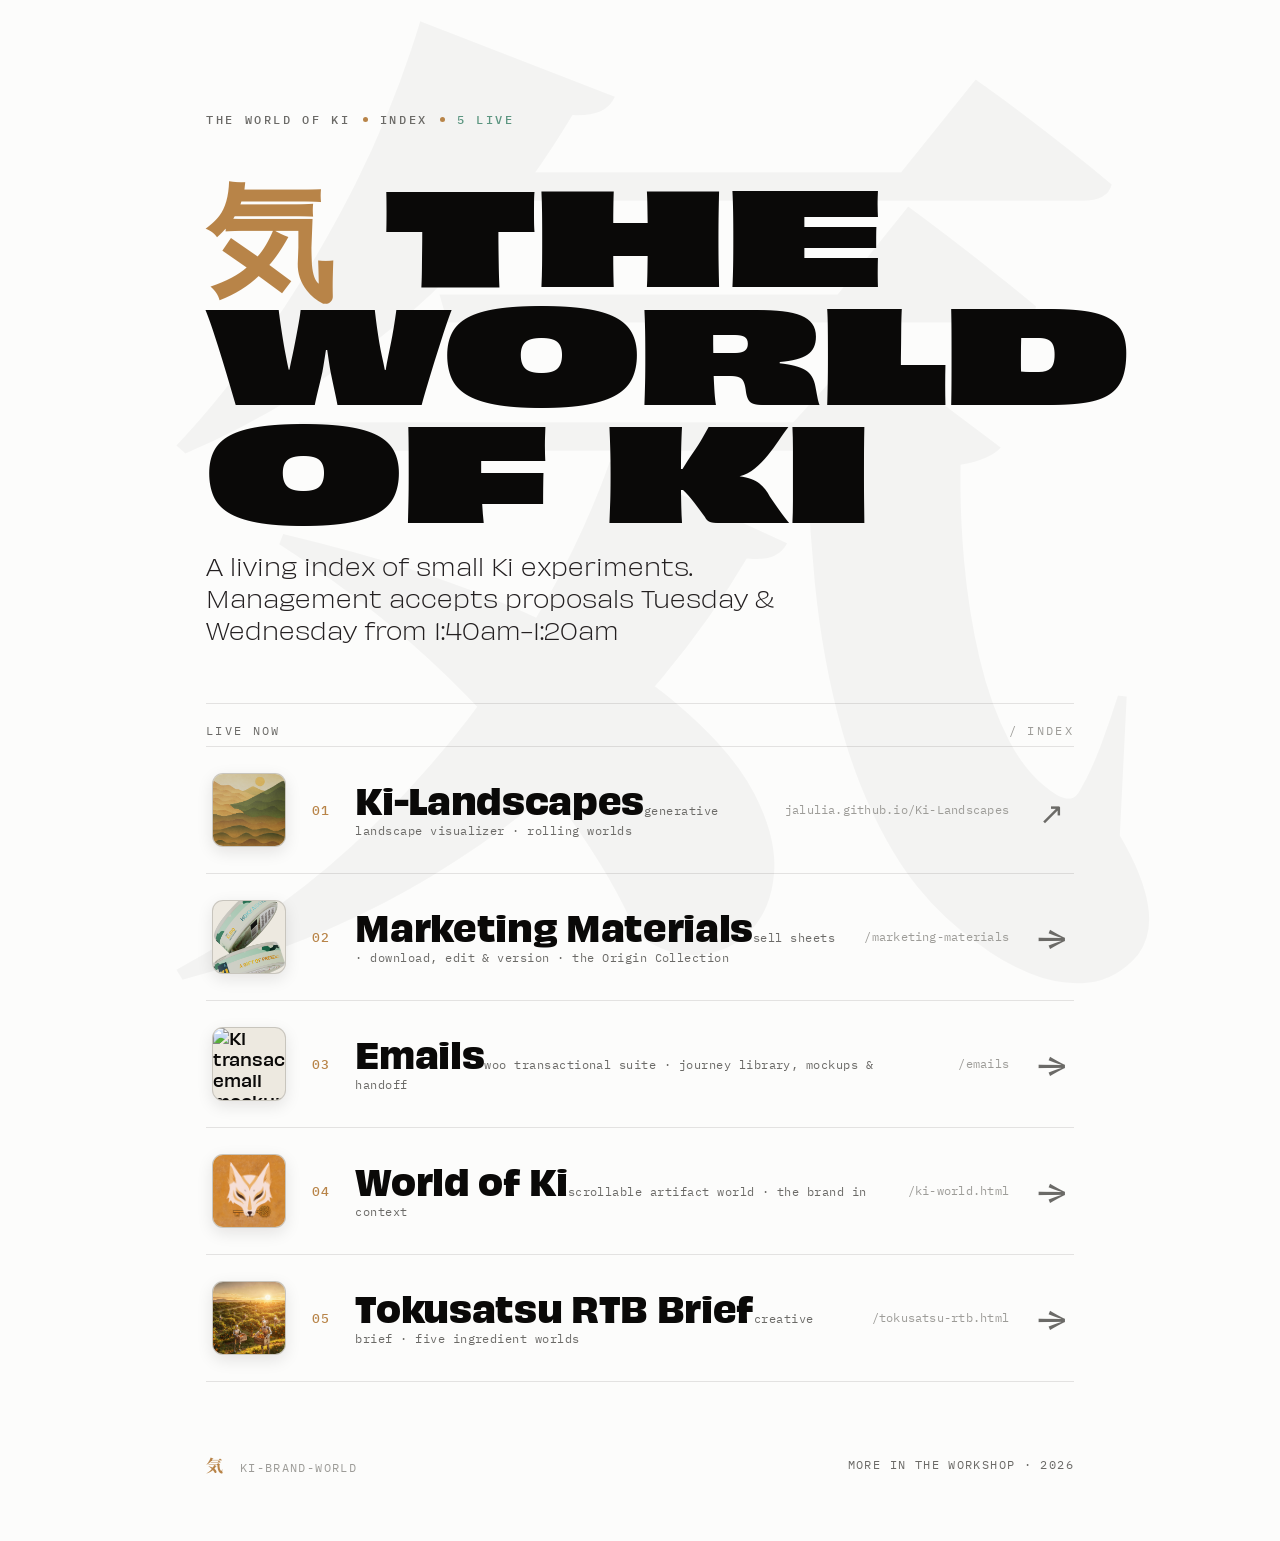
==== commit a05aac72: "Add Marketing Materials tool; index points to marketing-materials/" ====
--- a/index.html
+++ b/index.html
@@ -298,7 +298,7 @@
   },
   "items": [
     {"name":"Ki-Landscapes","kind":"generative landscape visualizer · rolling worlds","href":"https://jalulia.github.io/Ki-Landscapes/","dest":"jalulia.github.io/Ki-Landscapes","img":"assets/img/landscape.png","alt":"Rolling matcha-and-gold hills","internal":false},
-    {"name":"Sell Sheets","kind":"UK trade one-pagers · the Origin Collection","href":"sell-sheets/","dest":"/sell-sheets","img":"assets/img/pucks/hero-hok.png","alt":"Hokkaido Mint puck","internal":true},
+    {"name":"Marketing Materials","kind":"sell sheets · download, edit & version · the Origin Collection","href":"marketing-materials/","dest":"/marketing-materials","img":"assets/img/pucks/hero-hok.png","alt":"Hokkaido Mint puck","internal":true},
     {"name":"World of Ki","kind":"scrollable artifact world · the brand in context","href":"ki-world.html","dest":"/ki-world.html","img":"assets/img/kitsune-poster.png","alt":"Kitsune poster","internal":true},
     {"name":"Tokusatsu RTB Brief","kind":"creative brief · five ingredient worlds","href":"tokusatsu-rtb.html","dest":"/tokusatsu-rtb.html","img":"assets/img/worlds/satsuma.jpg","alt":"Satsuma orchard at golden hour","internal":true}
   ]
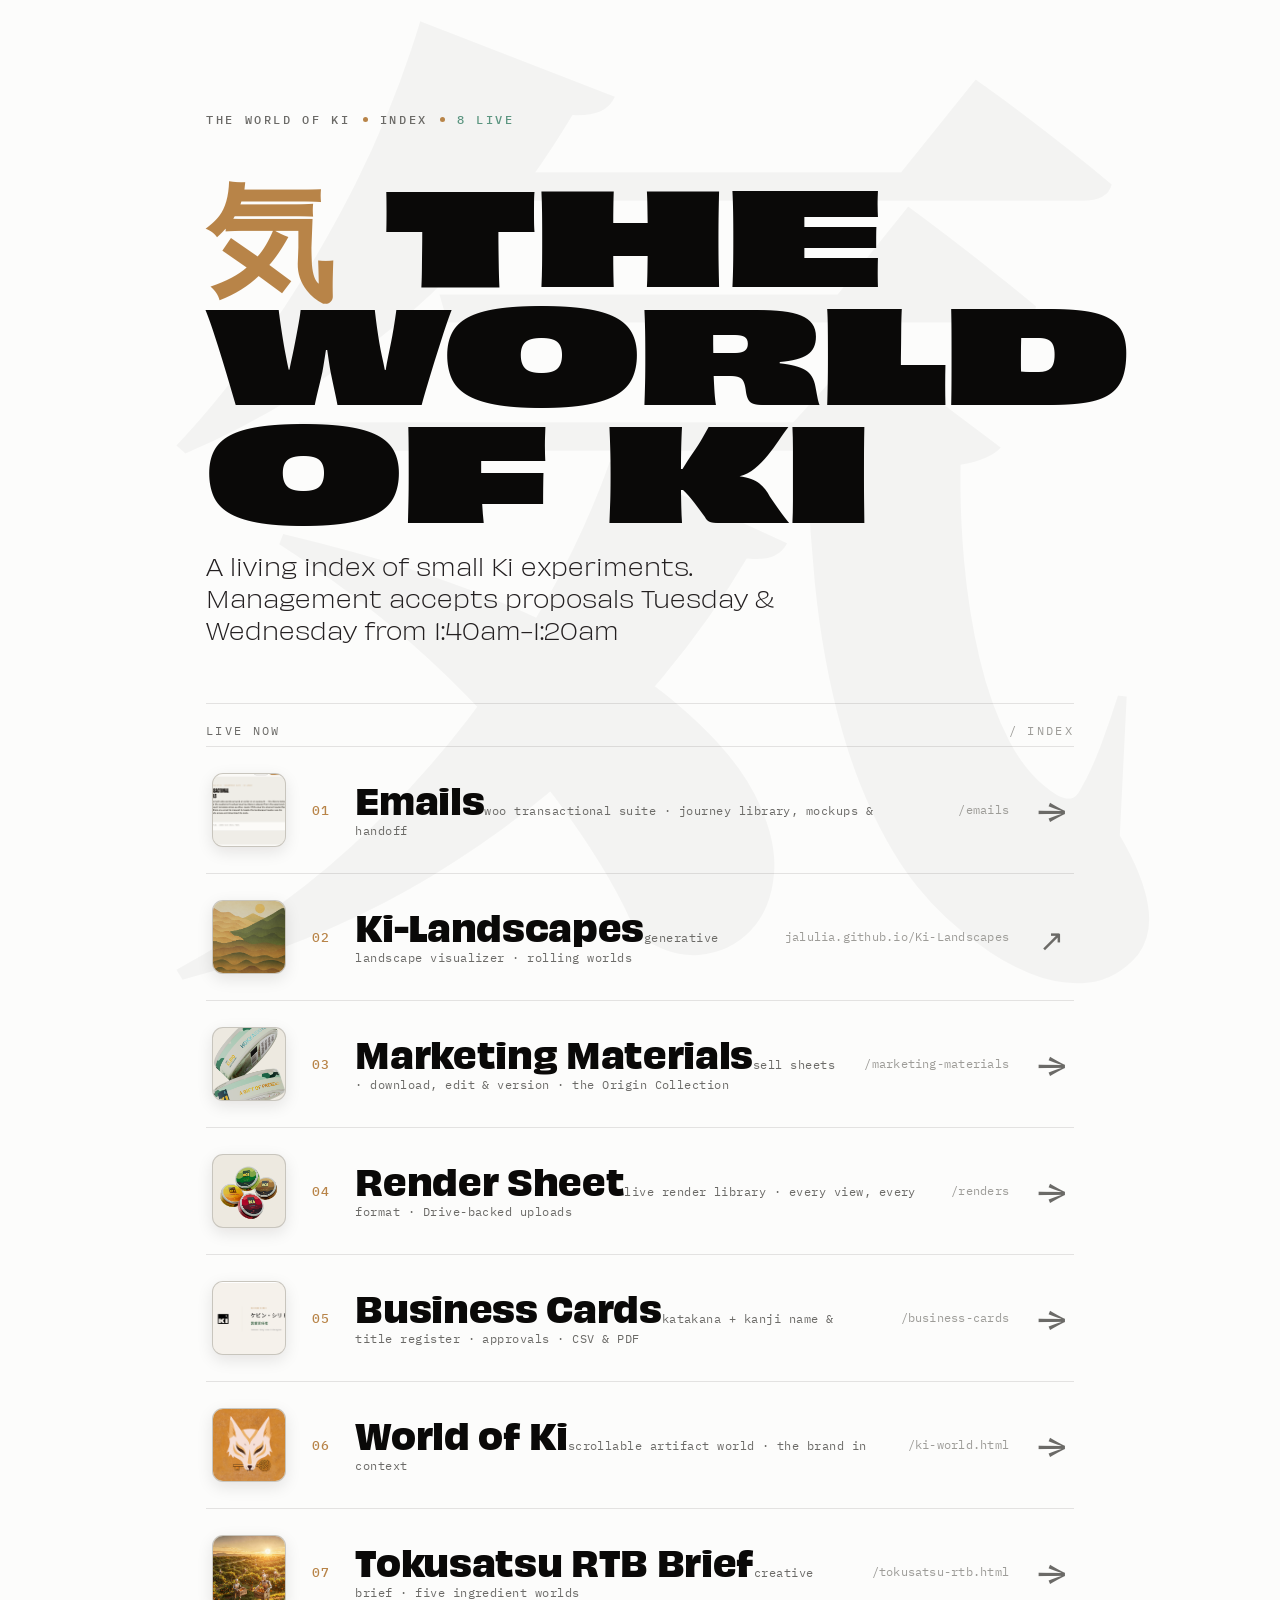
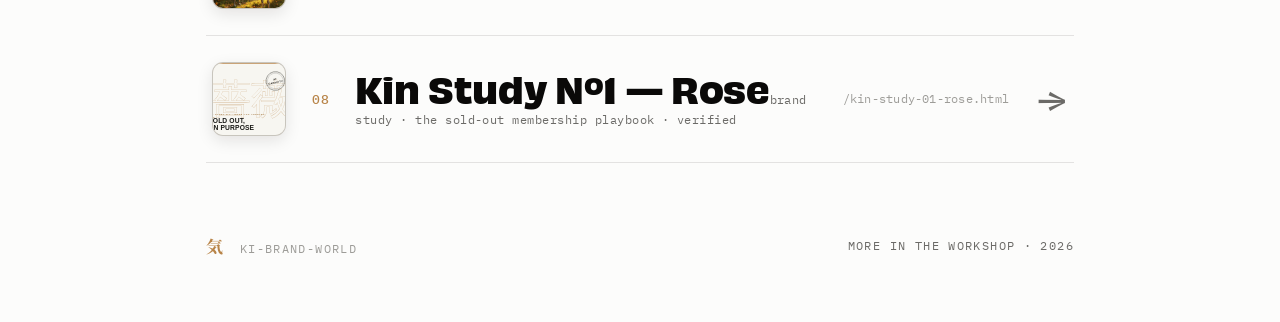
==== commit 45f0298d: "World of Ki: add Business Cards tool + index link" ====
--- a/index.html
+++ b/index.html
@@ -299,6 +299,7 @@
   "items": [
     {"name":"Ki-Landscapes","kind":"generative landscape visualizer · rolling worlds","href":"https://jalulia.github.io/Ki-Landscapes/","dest":"jalulia.github.io/Ki-Landscapes","img":"assets/img/landscape.png","alt":"Rolling matcha-and-gold hills","internal":false},
     {"name":"Marketing Materials","kind":"sell sheets · download, edit & version · the Origin Collection","href":"marketing-materials/","dest":"/marketing-materials","img":"assets/img/pucks/hero-hok.png","alt":"Hokkaido Mint puck","internal":true},
+    {"name":"Business Cards","kind":"katakana + kanji name & title register · approvals · CSV & PDF","href":"business-cards/","dest":"/business-cards","img":"assets/img/business-cards.png","alt":"Ki business card name register","internal":true},
     {"name":"World of Ki","kind":"scrollable artifact world · the brand in context","href":"ki-world.html","dest":"/ki-world.html","img":"assets/img/kitsune-poster.png","alt":"Kitsune poster","internal":true},
     {"name":"Tokusatsu RTB Brief","kind":"creative brief · five ingredient worlds","href":"tokusatsu-rtb.html","dest":"/tokusatsu-rtb.html","img":"assets/img/worlds/satsuma.jpg","alt":"Satsuma orchard at golden hour","internal":true}
   ]
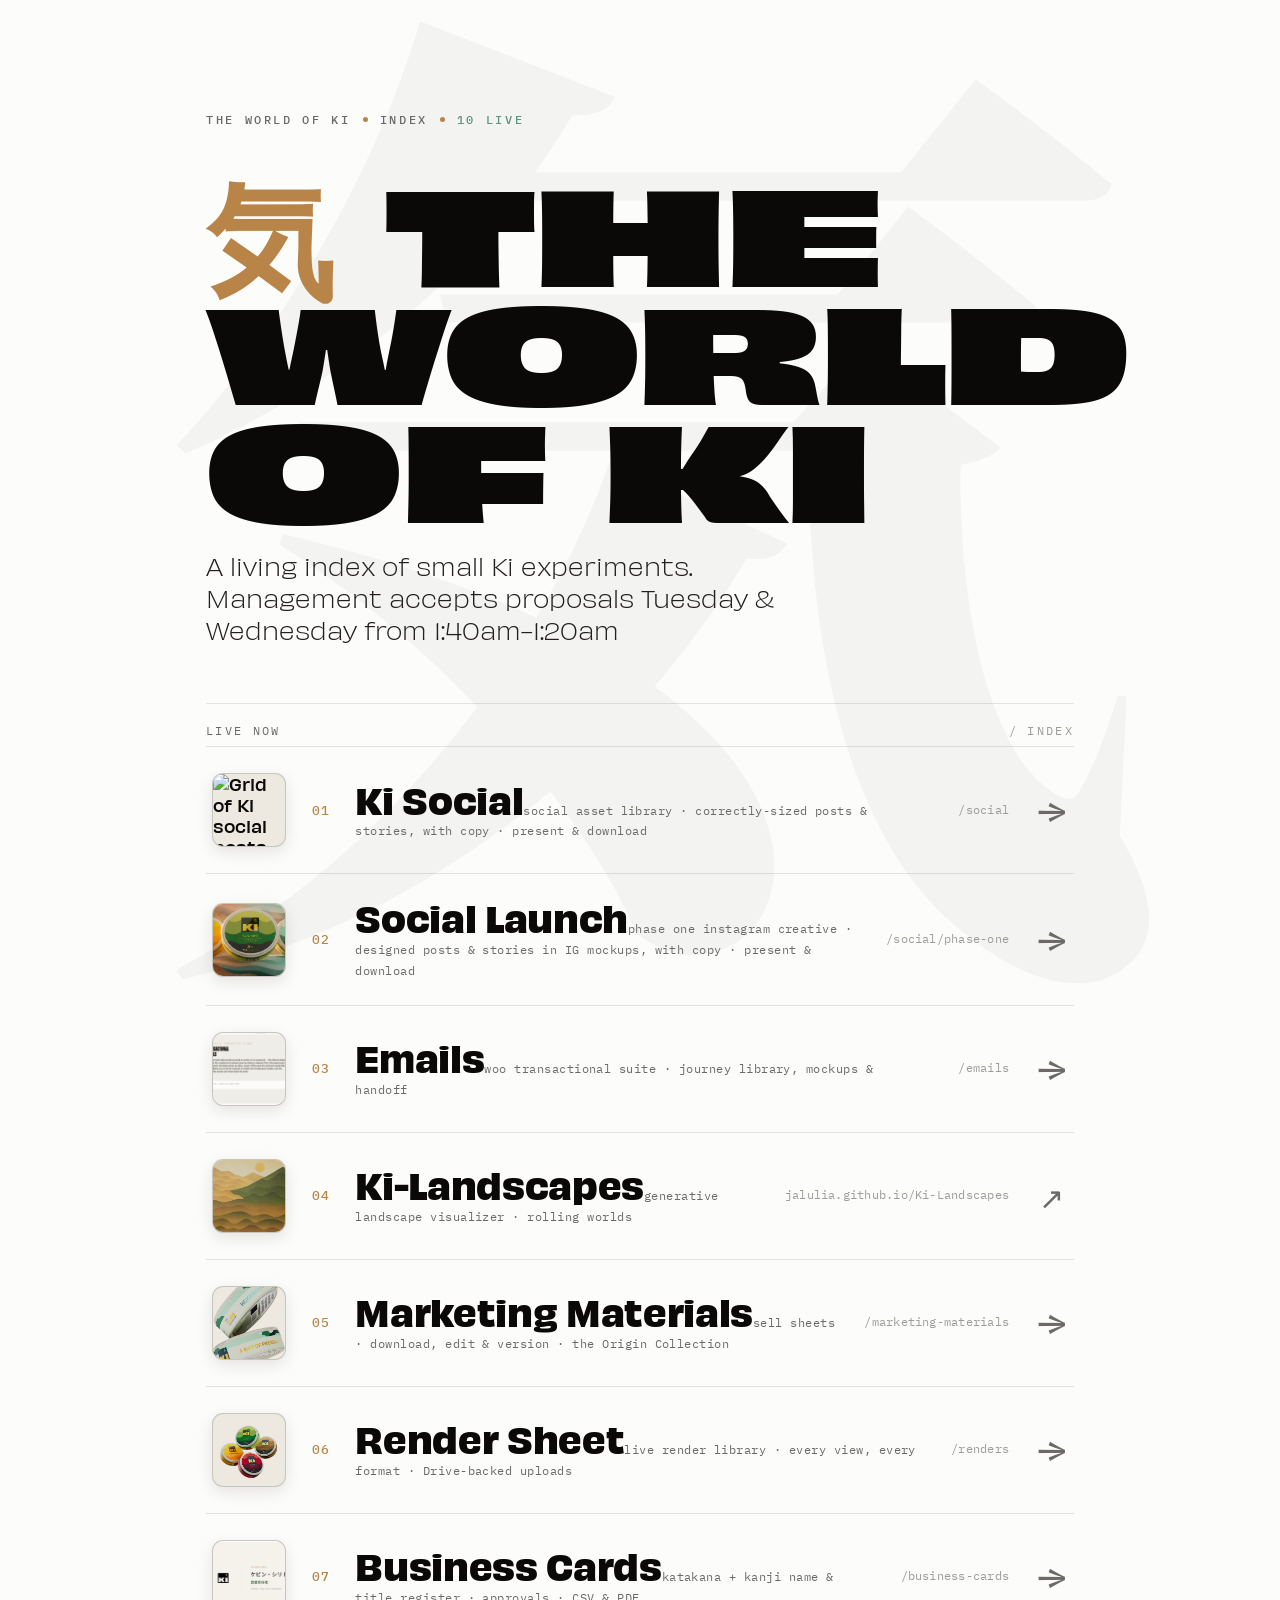
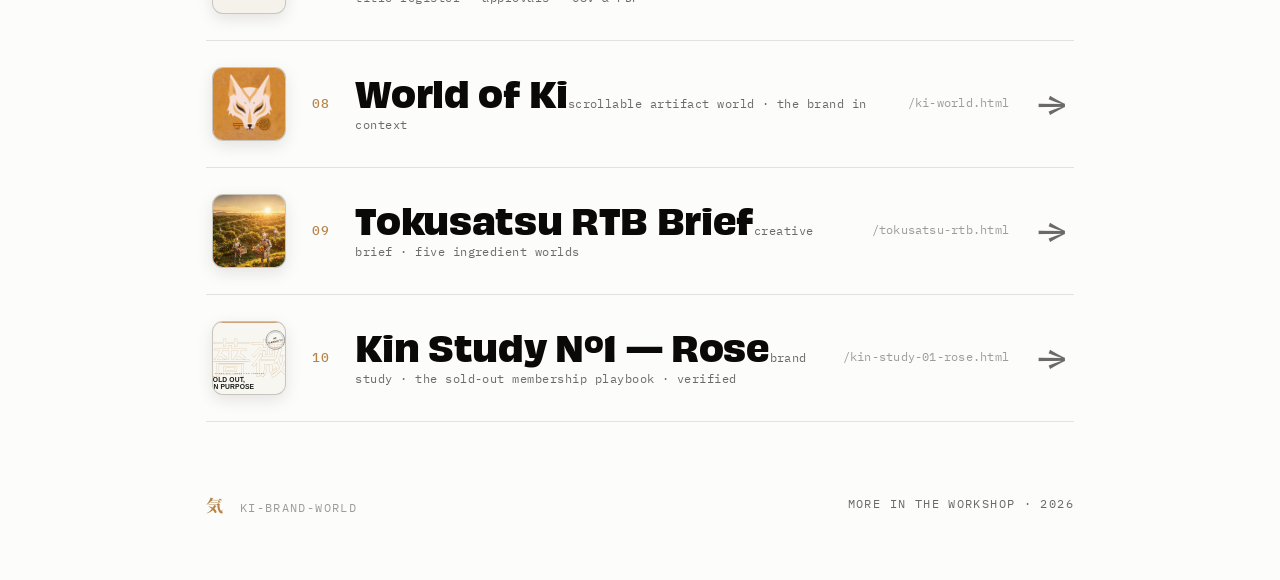
==== commit a7e584c9: "Add Social Launch deck, per-asset downloads, remove Sponsored" ====
--- a/index.html
+++ b/index.html
@@ -297,6 +297,8 @@
     "liveLabel": "live"
   },
   "items": [
+    {"name":"Ki Social","kind":"social asset library · correctly-sized posts & stories, with copy · present & download","href":"social/","dest":"/social","img":"assets/img/social-tool.png","alt":"Grid of Ki social posts across the flavour range","internal":true},
+    {"name":"Social Launch","kind":"phase one instagram creative · designed posts & stories in IG mockups, with copy · present & download","href":"social/phase-one/Ki_Social_Phase-One.html","dest":"/social/phase-one","img":"assets/img/social-launch.jpg","alt":"Ki Instagram range triptych across a sunrise horizon","internal":true},
     {"name":"Ki-Landscapes","kind":"generative landscape visualizer · rolling worlds","href":"https://jalulia.github.io/Ki-Landscapes/","dest":"jalulia.github.io/Ki-Landscapes","img":"assets/img/landscape.png","alt":"Rolling matcha-and-gold hills","internal":false},
     {"name":"Marketing Materials","kind":"sell sheets · download, edit & version · the Origin Collection","href":"marketing-materials/","dest":"/marketing-materials","img":"assets/img/pucks/hero-hok.png","alt":"Hokkaido Mint puck","internal":true},
     {"name":"Business Cards","kind":"katakana + kanji name & title register · approvals · CSV & PDF","href":"business-cards/","dest":"/business-cards","img":"assets/img/business-cards.png","alt":"Ki business card name register","internal":true},
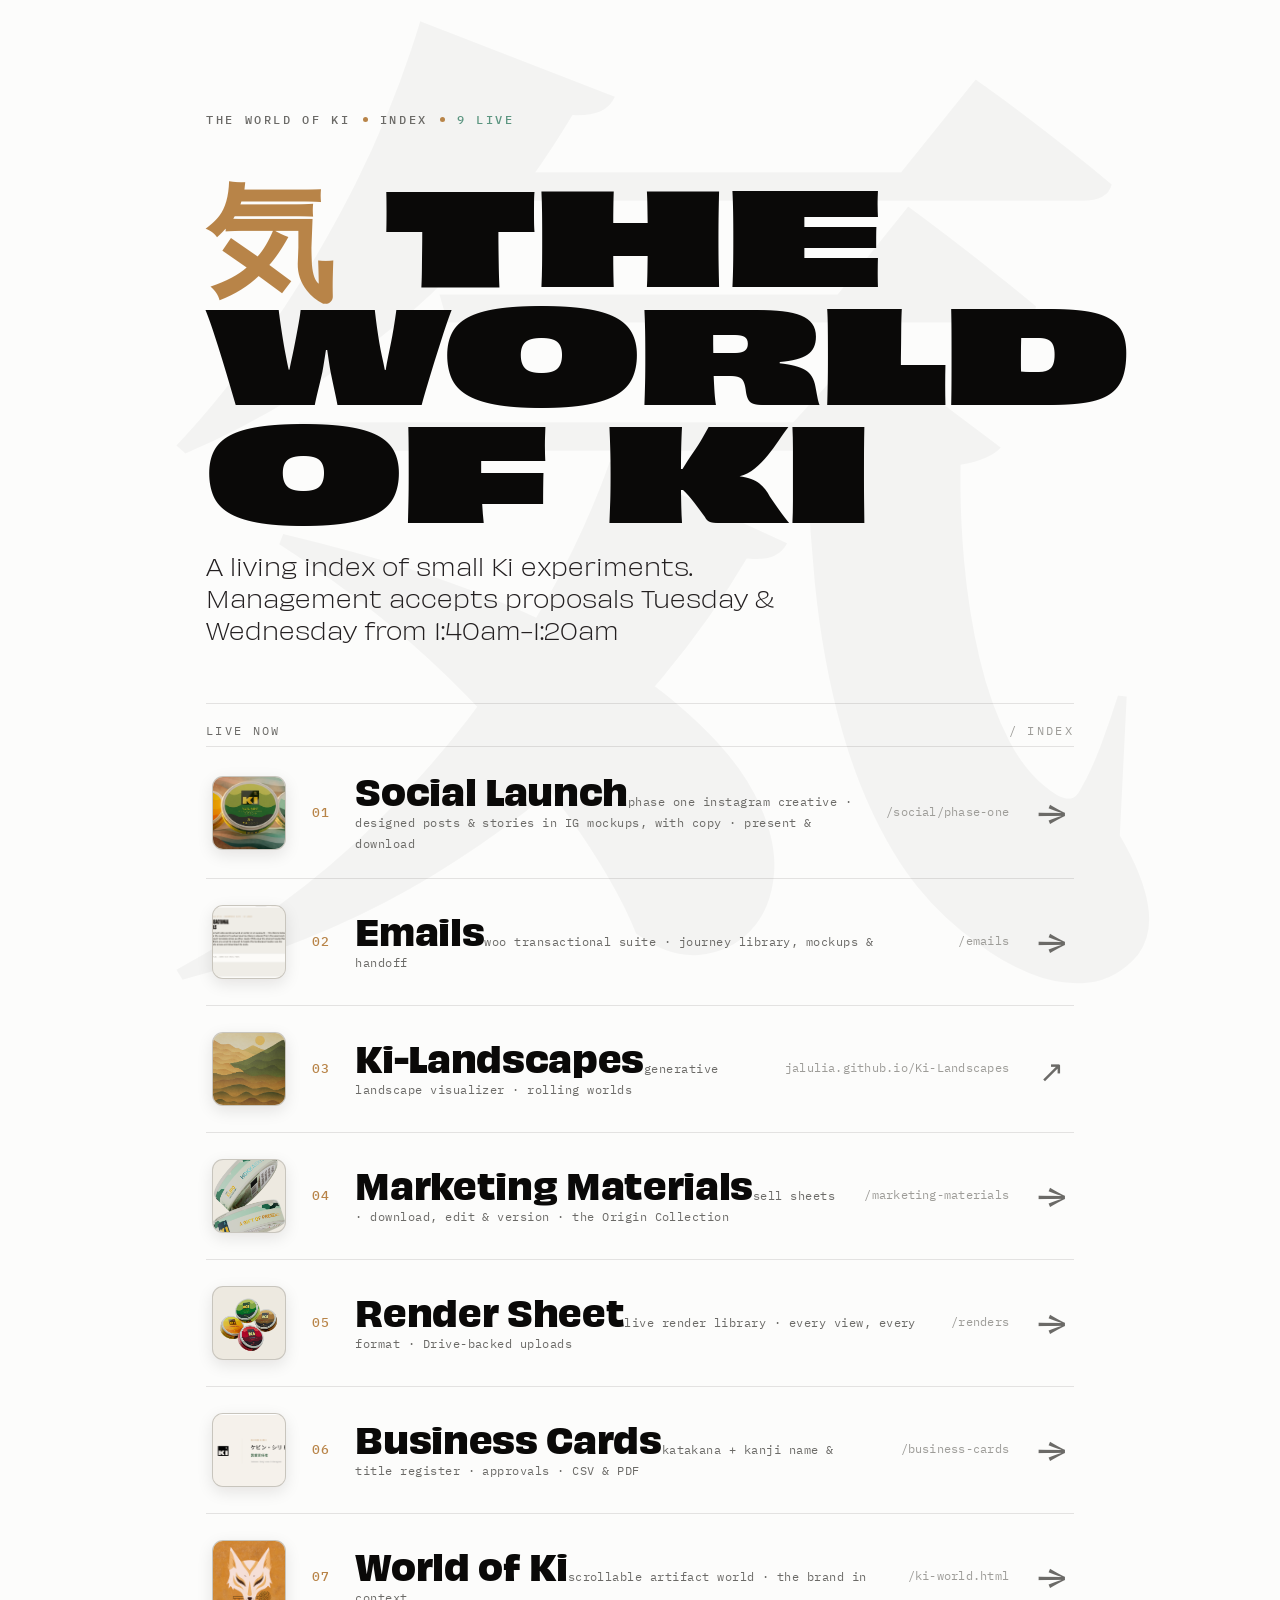
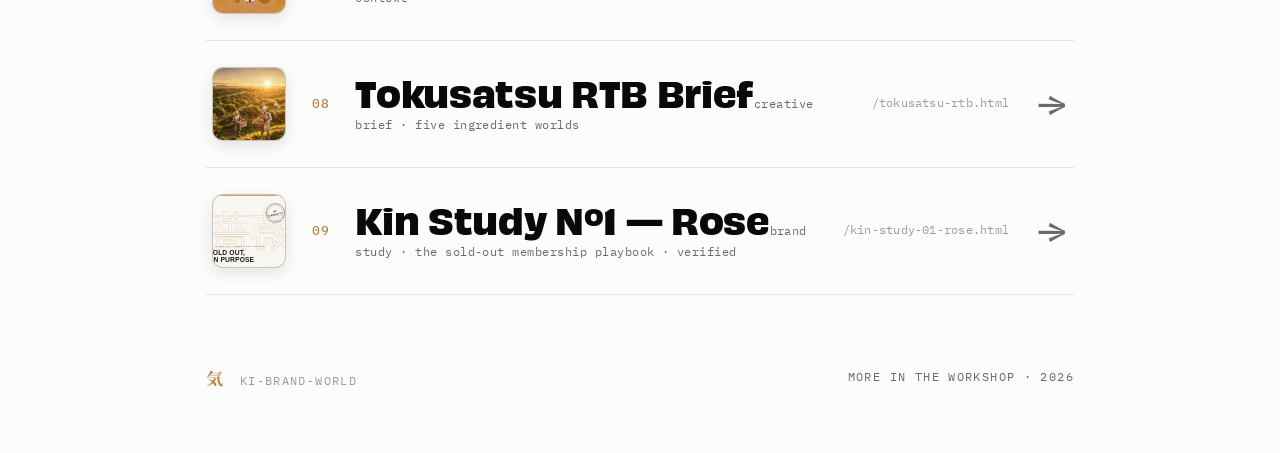
==== commit b74ca670: "Remove Ki Social from portal index; publish latest social deck/assets" ====
--- a/index.html
+++ b/index.html
@@ -297,7 +297,6 @@
     "liveLabel": "live"
   },
   "items": [
-    {"name":"Ki Social","kind":"social asset library · correctly-sized posts & stories, with copy · present & download","href":"social/","dest":"/social","img":"assets/img/social-tool.png","alt":"Grid of Ki social posts across the flavour range","internal":true},
     {"name":"Social Launch","kind":"phase one instagram creative · designed posts & stories in IG mockups, with copy · present & download","href":"social/phase-one/Ki_Social_Phase-One.html","dest":"/social/phase-one","img":"assets/img/social-launch.jpg","alt":"Ki Instagram range triptych across a sunrise horizon","internal":true},
     {"name":"Ki-Landscapes","kind":"generative landscape visualizer · rolling worlds","href":"https://jalulia.github.io/Ki-Landscapes/","dest":"jalulia.github.io/Ki-Landscapes","img":"assets/img/landscape.png","alt":"Rolling matcha-and-gold hills","internal":false},
     {"name":"Marketing Materials","kind":"sell sheets · download, edit & version · the Origin Collection","href":"marketing-materials/","dest":"/marketing-materials","img":"assets/img/pucks/hero-hok.png","alt":"Hokkaido Mint puck","internal":true},
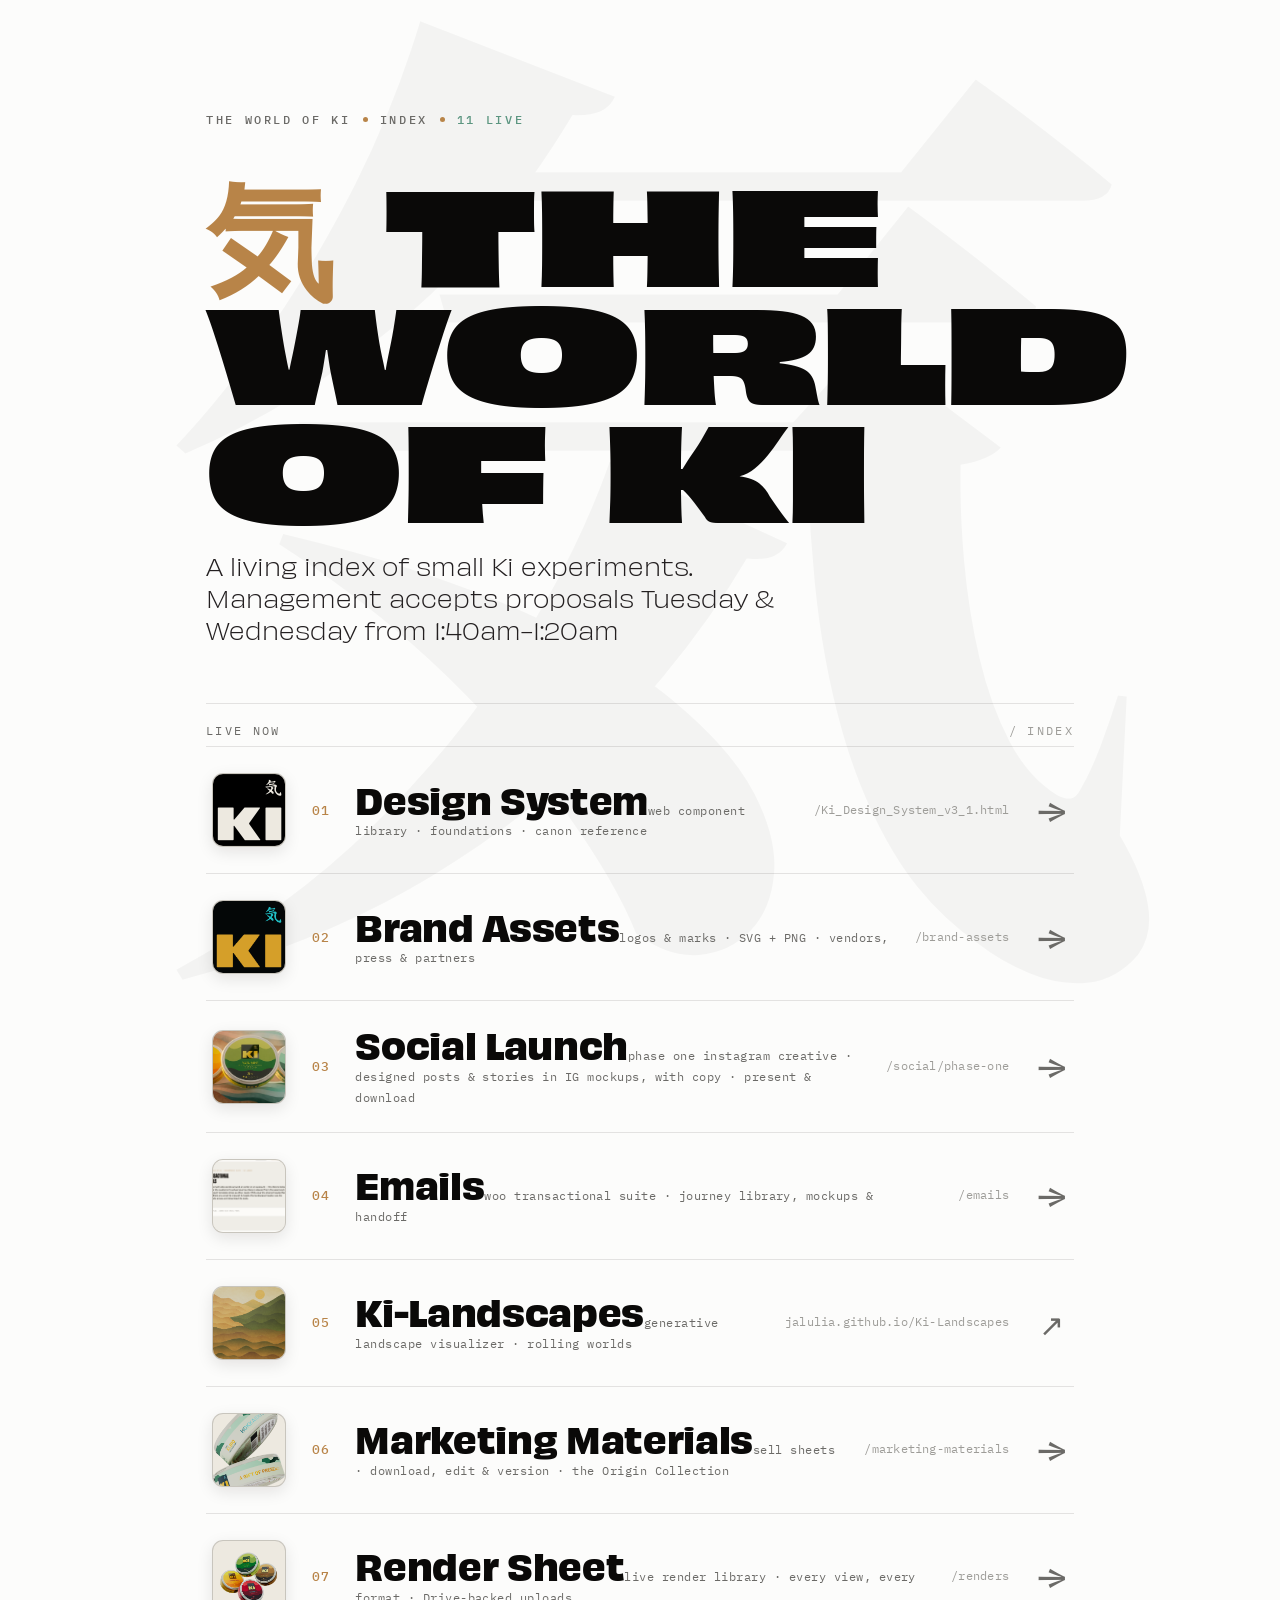
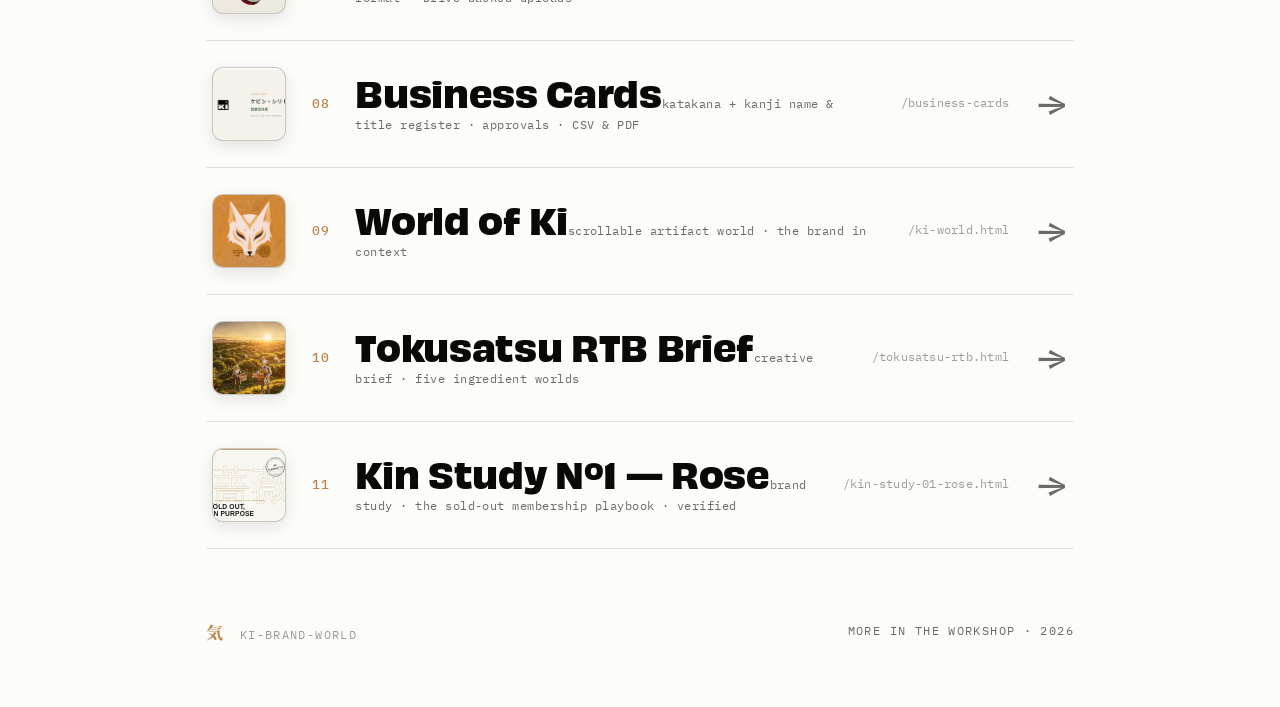
==== commit 9727e9dc: "Brand assets: tight logo master, downloadable kit, applications rewrite - assets/logo: replace 306x3" ====
--- a/index.html
+++ b/index.html
@@ -297,6 +297,8 @@
     "liveLabel": "live"
   },
   "items": [
+    {"name":"Design System","kind":"web component library · foundations · canon reference","href":"Ki_Design_System_v3_1.html","dest":"/Ki_Design_System_v3_1.html","img":"assets/logo/png/Ki_Logo_Black.png","alt":"Ki logo","internal":true},
+    {"name":"Brand Assets","kind":"logos & marks · SVG + PNG · vendors, press & partners","href":"brand-assets/","dest":"/brand-assets","img":"assets/logo/png/Ki_Heritage_Logo.png","alt":"Ki heritage lockup","internal":true},
     {"name":"Social Launch","kind":"phase one instagram creative · designed posts & stories in IG mockups, with copy · present & download","href":"social/phase-one/Ki_Social_Phase-One.html","dest":"/social/phase-one","img":"assets/img/social-launch.jpg","alt":"Ki Instagram range triptych across a sunrise horizon","internal":true},
     {"name":"Ki-Landscapes","kind":"generative landscape visualizer · rolling worlds","href":"https://jalulia.github.io/Ki-Landscapes/","dest":"jalulia.github.io/Ki-Landscapes","img":"assets/img/landscape.png","alt":"Rolling matcha-and-gold hills","internal":false},
     {"name":"Marketing Materials","kind":"sell sheets · download, edit & version · the Origin Collection","href":"marketing-materials/","dest":"/marketing-materials","img":"assets/img/pucks/hero-hok.png","alt":"Hokkaido Mint puck","internal":true},
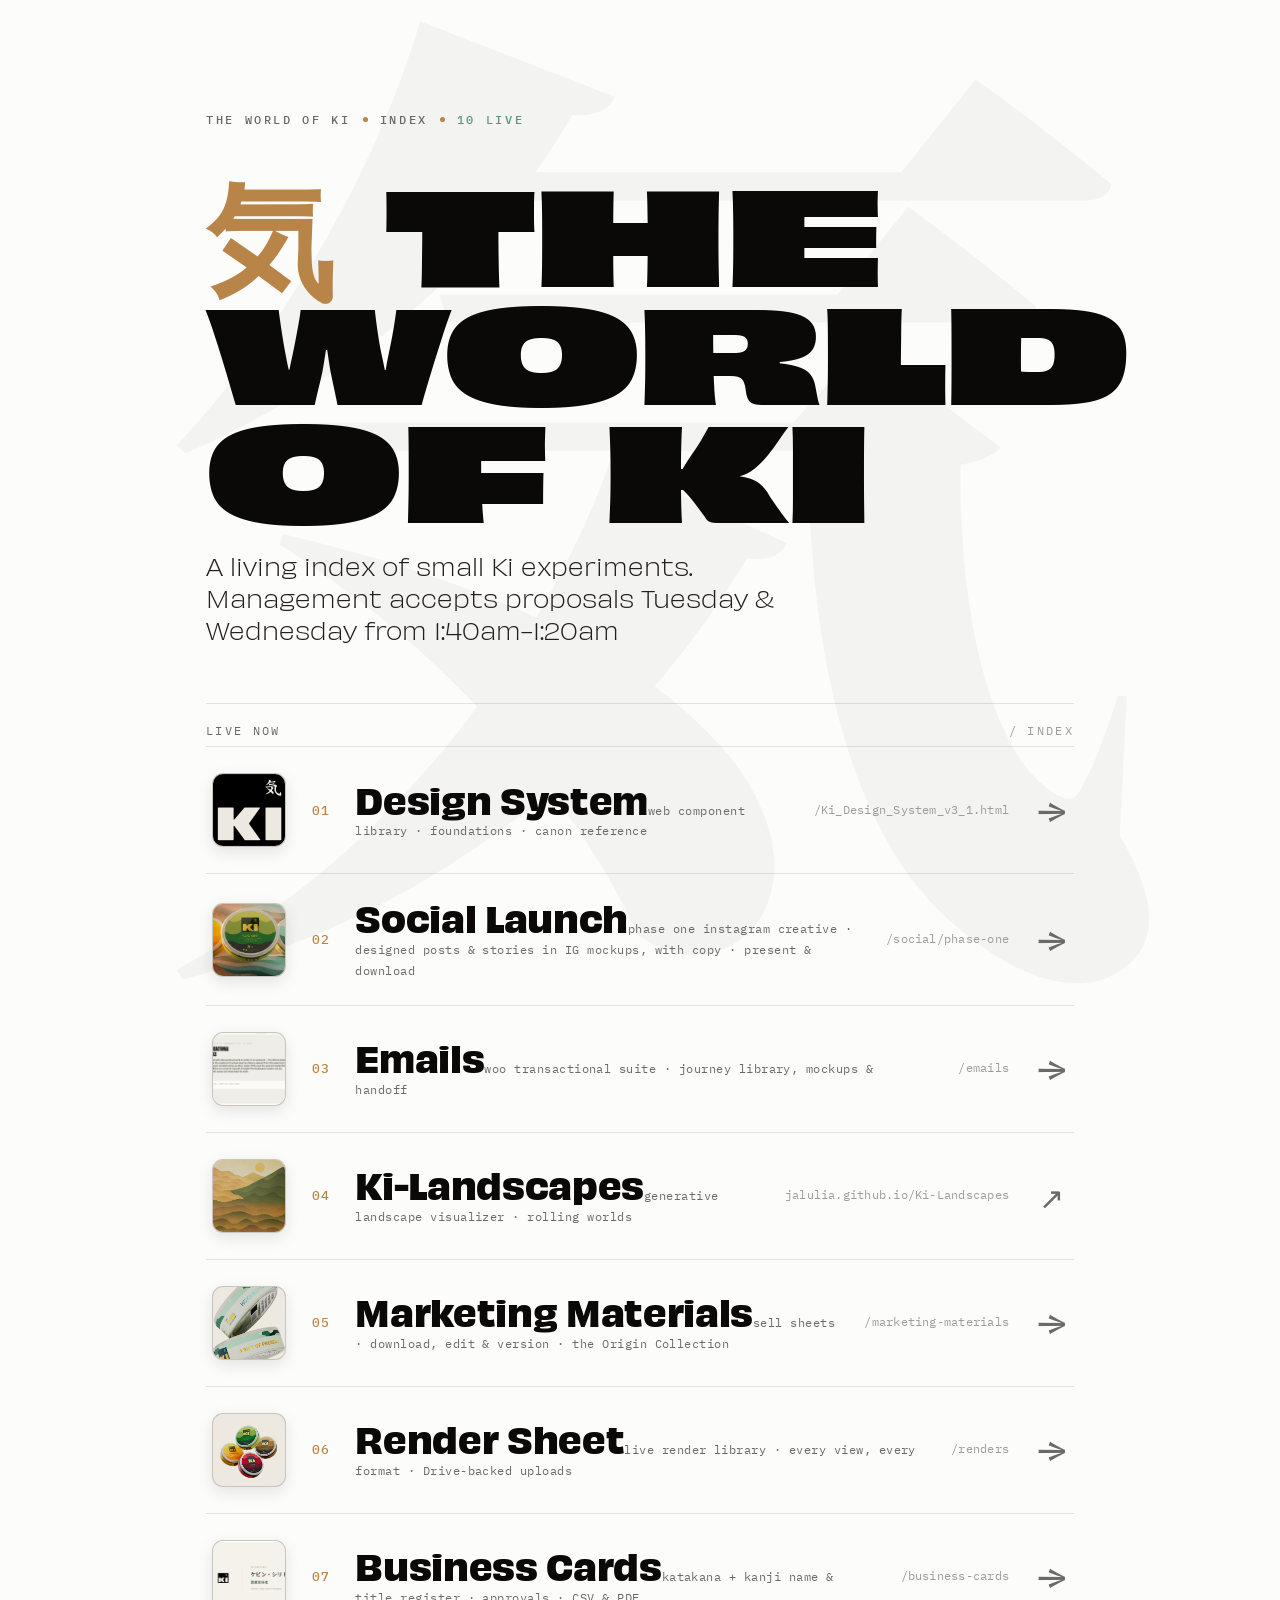
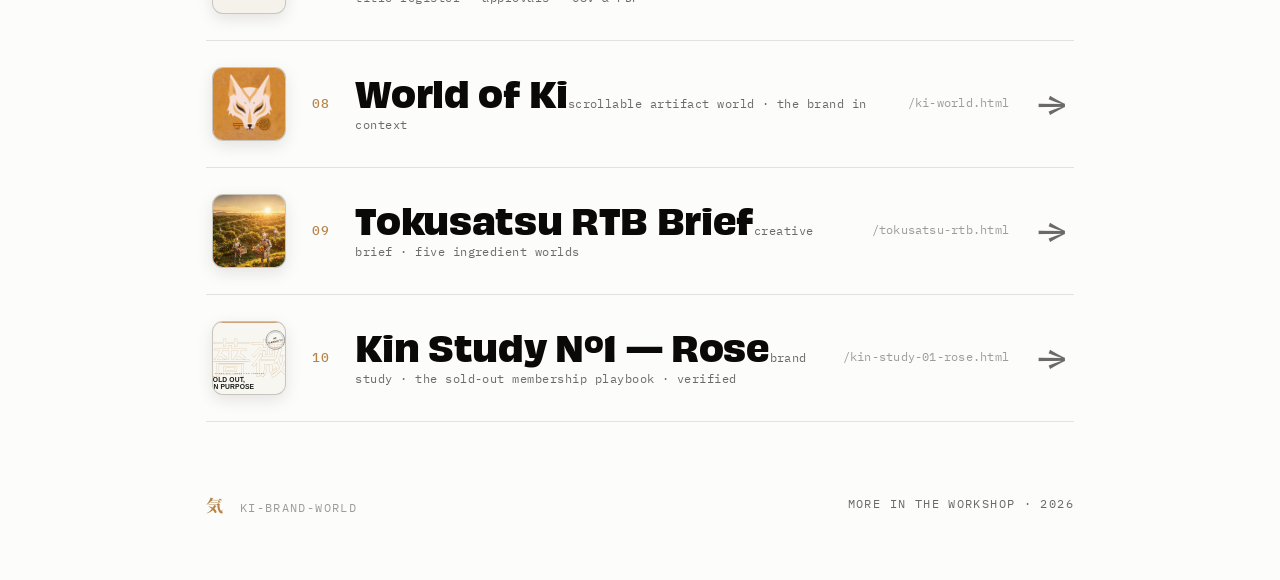
==== commit 604021bc: "marketing-materials: brand-kit strip; WOK portal: drop Brand Assets card - marketing-materials/index" ====
--- a/index.html
+++ b/index.html
@@ -298,7 +298,6 @@
   },
   "items": [
     {"name":"Design System","kind":"web component library · foundations · canon reference","href":"Ki_Design_System_v3_1.html","dest":"/Ki_Design_System_v3_1.html","img":"assets/logo/png/Ki_Logo_Black.png","alt":"Ki logo","internal":true},
-    {"name":"Brand Assets","kind":"logos & marks · SVG + PNG · vendors, press & partners","href":"brand-assets/","dest":"/brand-assets","img":"assets/logo/png/Ki_Heritage_Logo.png","alt":"Ki heritage lockup","internal":true},
     {"name":"Social Launch","kind":"phase one instagram creative · designed posts & stories in IG mockups, with copy · present & download","href":"social/phase-one/Ki_Social_Phase-One.html","dest":"/social/phase-one","img":"assets/img/social-launch.jpg","alt":"Ki Instagram range triptych across a sunrise horizon","internal":true},
     {"name":"Ki-Landscapes","kind":"generative landscape visualizer · rolling worlds","href":"https://jalulia.github.io/Ki-Landscapes/","dest":"jalulia.github.io/Ki-Landscapes","img":"assets/img/landscape.png","alt":"Rolling matcha-and-gold hills","internal":false},
     {"name":"Marketing Materials","kind":"sell sheets · download, edit & version · the Origin Collection","href":"marketing-materials/","dest":"/marketing-materials","img":"assets/img/pucks/hero-hok.png","alt":"Hokkaido Mint puck","internal":true},
